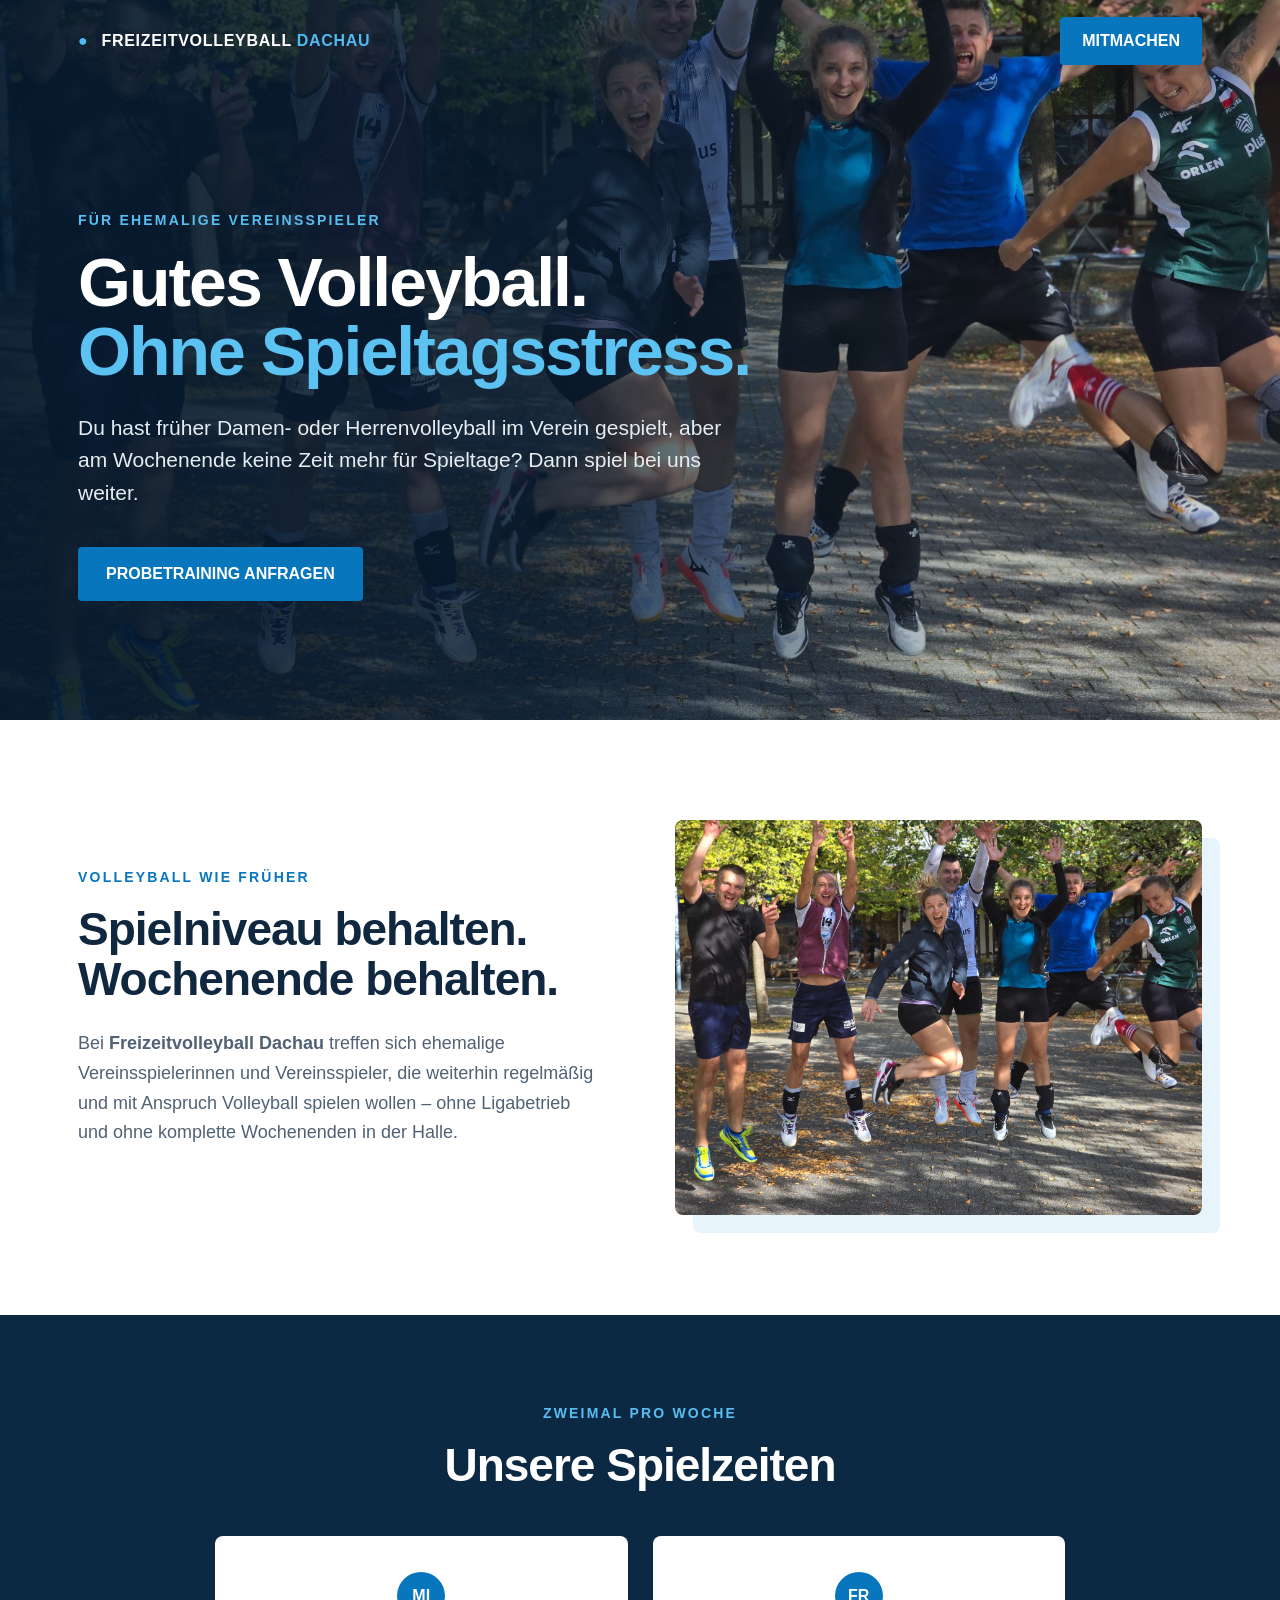
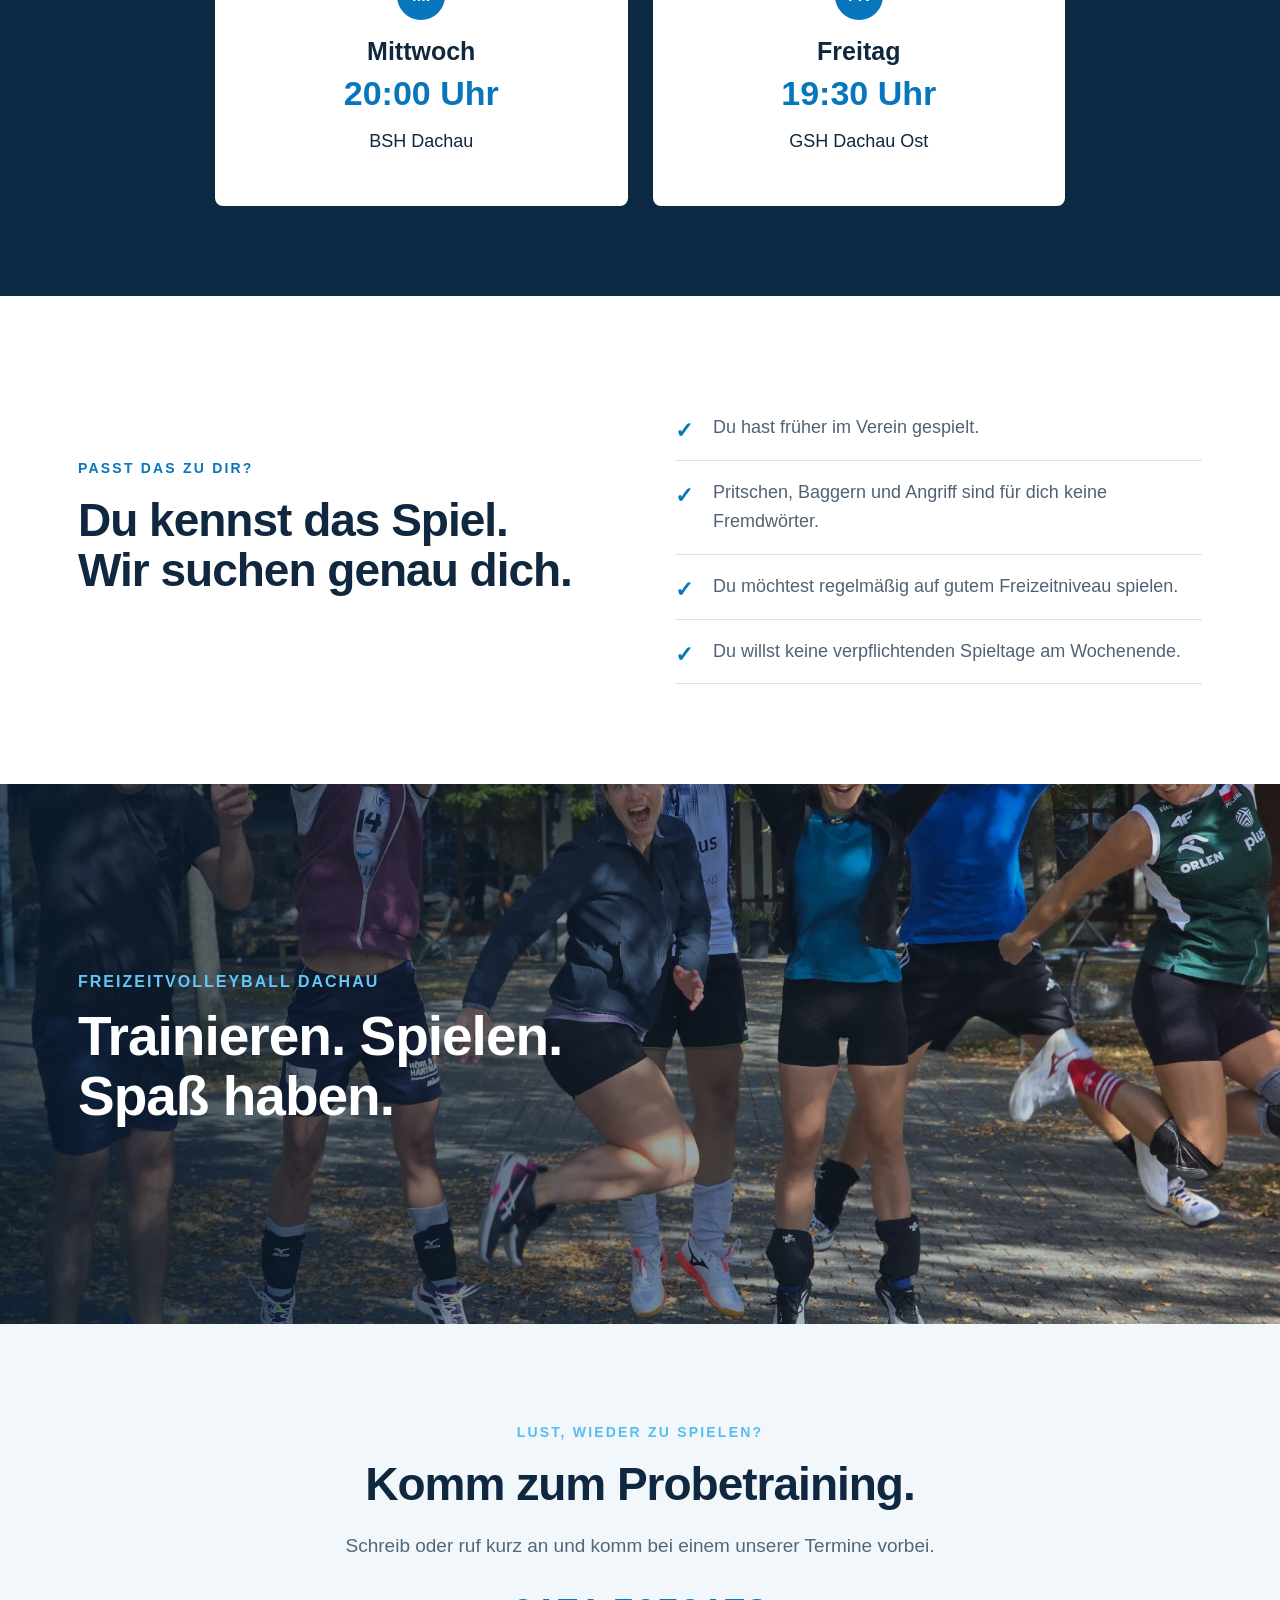
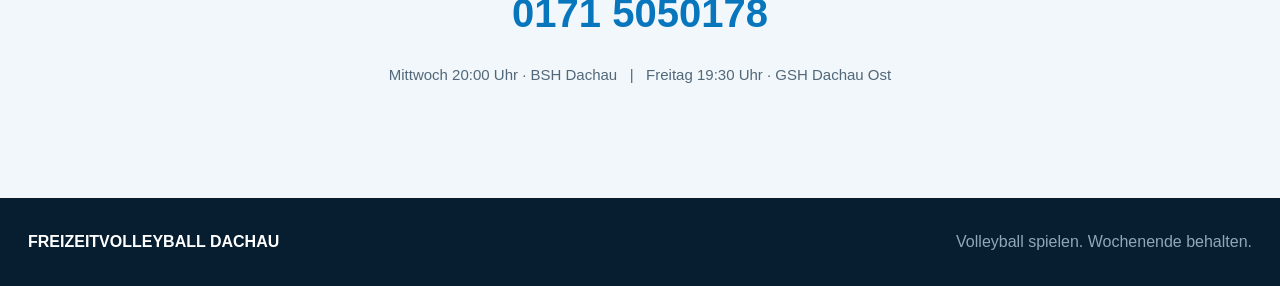
==== index.html @ 18f4921f "Add files via upload Erste Version der Homepag" ====
<!doctype html><html lang="de"><head><meta charset="utf-8"><meta name="viewport" content="width=device-width,initial-scale=1"><title>Freizeitvolleyball Dachau | Ehemalige Vereinsspieler</title><meta name="description" content="Freizeitvolleyball in Dachau für ehemalige Damen- und Herrenspieler. Mittwoch 20:00 Uhr BSH Dachau, Freitag 19:30 Uhr GSH Dachau Ost. Ohne Spieltagsstress."><link rel="stylesheet" href="style.css"></head><body>
<header class="hero"><nav><div class="brand"><span class="ball">●</span> FREIZEITVOLLEYBALL <b>DACHAU</b></div><a href="#kontakt" class="navcta">MITMACHEN</a></nav><div class="hero-content"><div class="eyebrow">FÜR EHEMALIGE VEREINSSPIELER</div><h1>Gutes Volleyball.<br><span>Ohne Spieltagsstress.</span></h1><p>Du hast früher Damen- oder Herrenvolleyball im Verein gespielt, aber am Wochenende keine Zeit mehr für Spieltage? Dann spiel bei uns weiter.</p><a class="cta" href="tel:+491715050178">PROBETRAINING ANFRAGEN</a></div></header>
<main><section class="intro"><div><div class="eyebrow blue">VOLLEYBALL WIE FRÜHER</div><h2>Spielniveau behalten.<br>Wochenende behalten.</h2><p>Bei <strong>Freizeitvolleyball Dachau</strong> treffen sich ehemalige Vereinsspielerinnen und Vereinsspieler, die weiterhin regelmäßig und mit Anspruch Volleyball spielen wollen – ohne Ligabetrieb und ohne komplette Wochenenden in der Halle.</p></div><img src="images/team.jpg" alt="Freizeitvolleyball Dachau – Volleyballgruppe"></section>
<section class="times"><div class="eyebrow">ZWEIMAL PRO WOCHE</div><h2>Unsere Spielzeiten</h2><div class="cards"><article><span>MI</span><h3>Mittwoch</h3><strong>20:00 Uhr</strong><p>BSH Dachau</p></article><article><span>FR</span><h3>Freitag</h3><strong>19:30 Uhr</strong><p>GSH Dachau Ost</p></article></div></section>
<section class="fit"><div><div class="eyebrow blue">PASST DAS ZU DIR?</div><h2>Du kennst das Spiel.<br>Wir suchen genau dich.</h2></div><ul><li>Du hast früher im Verein gespielt.</li><li>Pritschen, Baggern und Angriff sind für dich keine Fremdwörter.</li><li>Du möchtest regelmäßig auf gutem Freizeitniveau spielen.</li><li>Du willst keine verpflichtenden Spieltage am Wochenende.</li></ul></section>
<section class="photo"><img src="images/team.jpg" alt="Spielerinnen und Spieler von Freizeitvolleyball Dachau"><div><p>FREIZEITVOLLEYBALL DACHAU</p><h2>Trainieren. Spielen.<br>Spaß haben.</h2></div></section>
<section id="kontakt" class="contact"><div class="eyebrow">LUST, WIEDER ZU SPIELEN?</div><h2>Komm zum Probetraining.</h2><p>Schreib oder ruf kurz an und komm bei einem unserer Termine vorbei.</p><a class="phone" href="tel:+491715050178">0171 5050178</a><p class="small">Mittwoch 20:00 Uhr · BSH Dachau &nbsp; | &nbsp; Freitag 19:30 Uhr · GSH Dachau Ost</p></section></main>
<footer><strong>FREIZEITVOLLEYBALL DACHAU</strong><span>Volleyball spielen. Wochenende behalten.</span></footer></body></html>
---- style.css ----
*{box-sizing:border-box}html{scroll-behavior:smooth}body{margin:0;font-family:Arial,Helvetica,sans-serif;color:#10283f;background:#fff}nav{height:82px;display:flex;align-items:center;justify-content:space-between;max-width:1180px;margin:auto;padding:0 28px;position:relative;z-index:2}.brand{font-weight:800;letter-spacing:.7px;color:#fff}.brand b{color:#50b9ef}.ball{color:#50b9ef;margin-right:8px}.navcta,.cta{color:#fff;text-decoration:none;background:#0876bd;font-weight:800;padding:15px 22px;border-radius:4px}.hero{min-height:720px;position:relative;background:linear-gradient(90deg,rgba(5,25,45,.94) 0%,rgba(5,25,45,.82) 42%,rgba(5,25,45,.2) 78%),url('images/team.jpg') center/cover}.hero-content{max-width:1180px;margin:0 auto;padding:130px 28px 100px;color:#fff}.eyebrow{font-size:14px;letter-spacing:2.2px;font-weight:800;color:#58bdf0;margin-bottom:20px}.hero h1{font-size:68px;line-height:1.02;margin:0 0 25px;max-width:800px;letter-spacing:-2px}.hero h1 span{color:#5cc2f2}.hero p{font-size:21px;line-height:1.55;max-width:660px;margin-bottom:38px;color:#e5edf3}.cta{display:inline-block;padding:18px 28px}.intro,.fit{max-width:1180px;margin:auto;padding:100px 28px;display:grid;grid-template-columns:1fr 1fr;gap:70px;align-items:center}.intro img{width:100%;border-radius:8px;box-shadow:18px 18px 0 #e7f4fb}.blue{color:#0876bd}h2{font-size:46px;line-height:1.08;margin:0 0 25px;letter-spacing:-1px}.intro p,.fit li{font-size:18px;line-height:1.65;color:#506274}.times{background:#0c2943;color:white;padding:90px 28px;text-align:center}.times h2{margin-bottom:45px}.cards{display:flex;max-width:850px;margin:auto;gap:25px}.cards article{flex:1;background:#fff;color:#10283f;padding:36px;border-radius:8px}.cards article span{display:inline-grid;place-items:center;background:#0876bd;color:#fff;width:48px;height:48px;border-radius:50%;font-weight:bold}.cards h3{font-size:25px;margin:17px 0 8px}.cards strong{font-size:34px;color:#0876bd}.cards p{font-size:18px}.fit ul{list-style:none;padding:0;margin:0}.fit li{padding:17px 0 17px 38px;border-bottom:1px solid #dbe3e9;position:relative}.fit li:before{content:'✓';position:absolute;left:0;color:#0876bd;font-weight:900;font-size:22px}.photo{height:540px;position:relative;overflow:hidden}.photo img{width:100%;height:100%;object-fit:cover}.photo:after{content:'';position:absolute;inset:0;background:linear-gradient(90deg,rgba(5,25,45,.78),rgba(5,25,45,.08))}.photo div{position:absolute;z-index:2;left:max(28px,calc((100% - 1124px)/2));top:50%;transform:translateY(-50%);color:#fff}.photo div p{font-weight:800;letter-spacing:2px;color:#64c6f5}.photo h2{font-size:55px}.contact{text-align:center;padding:100px 28px;background:#f1f7fa}.contact p{font-size:19px;color:#526779}.phone{display:inline-block;font-size:40px;font-weight:900;color:#0876bd;text-decoration:none;margin:15px 0}.contact .small{font-size:15px}footer{background:#071d30;color:#fff;padding:35px 28px;display:flex;justify-content:space-between;gap:20px}footer span{color:#91a7b8}@media(max-width:750px){.hero{min-height:650px;background-position:60% center}.hero h1{font-size:44px}.hero-content{padding-top:100px}.brand{font-size:13px}.navcta{padding:11px 14px;font-size:12px}.intro,.fit{grid-template-columns:1fr;padding:70px 22px;gap:40px}.intro img{order:-1}h2{font-size:36px}.cards{flex-direction:column}.photo{height:450px}.photo h2{font-size:40px}.phone{font-size:32px}footer{flex-direction:column;text-align:center}}
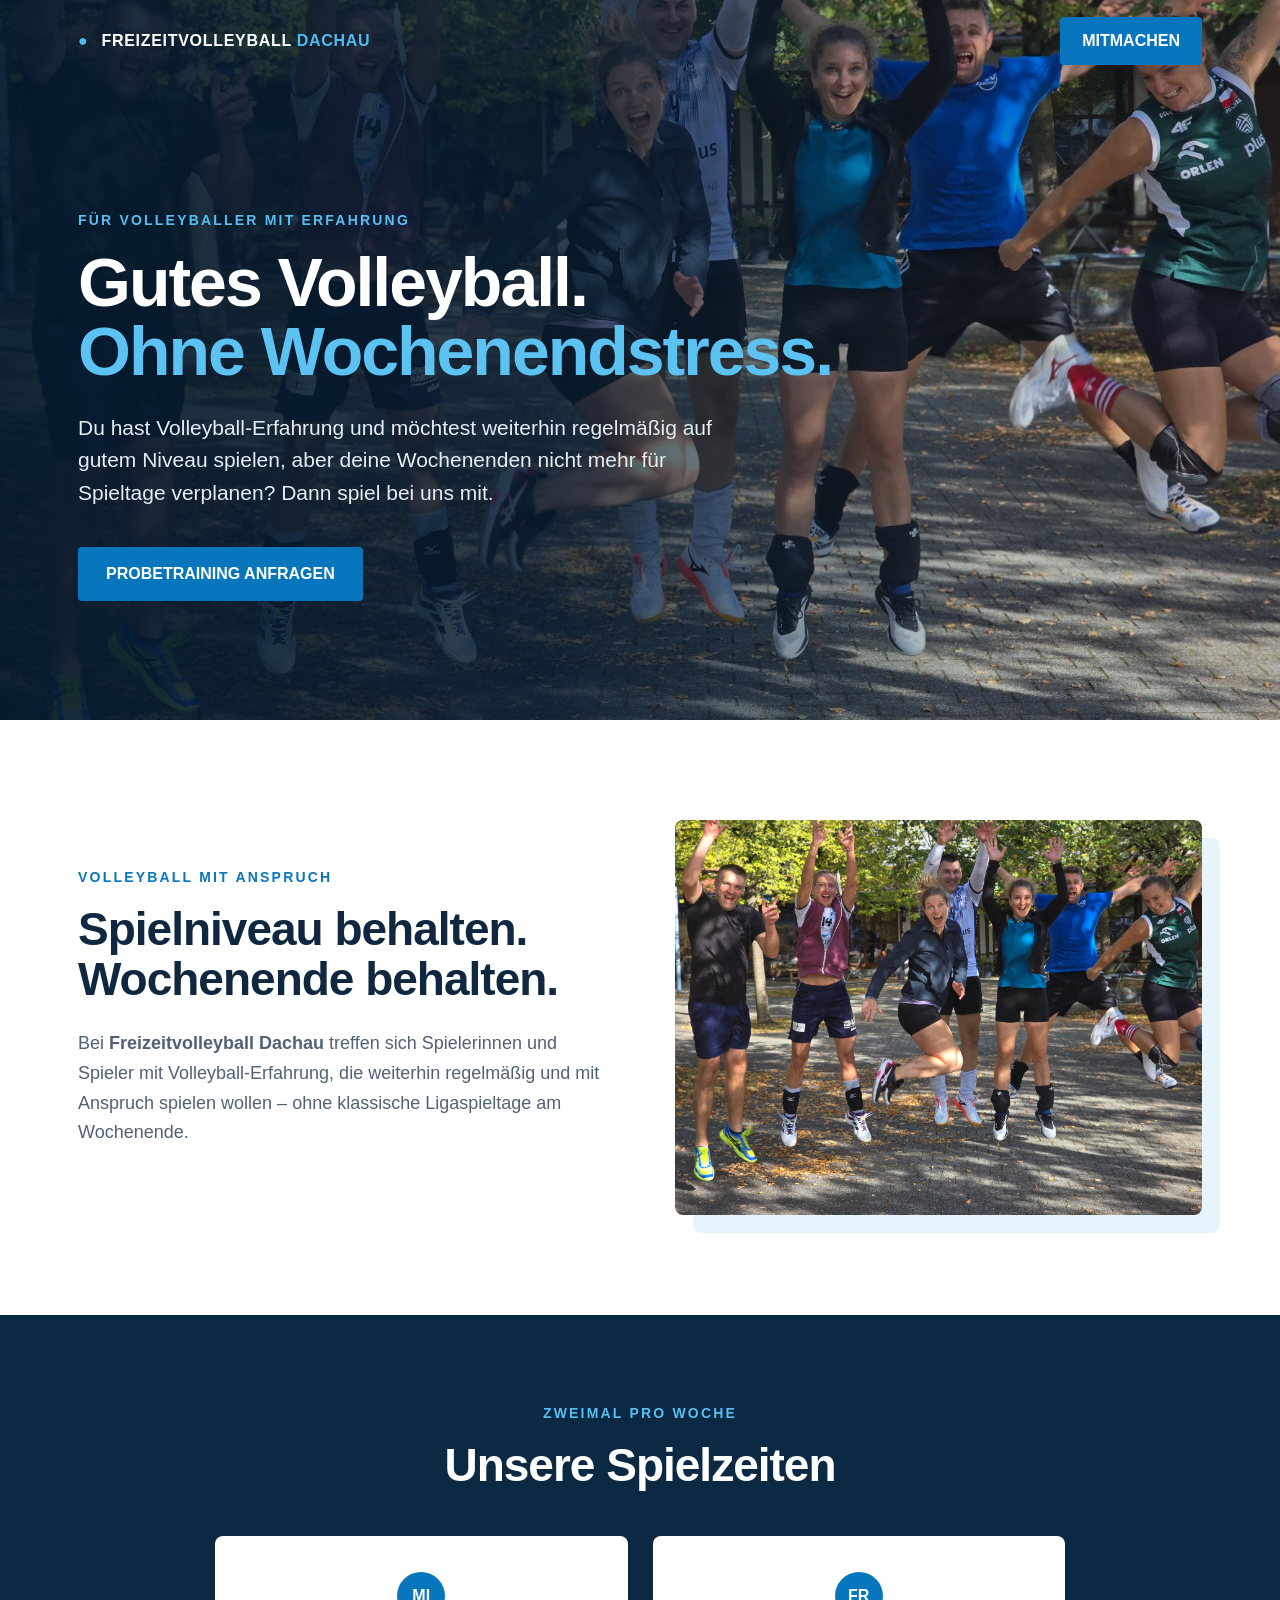
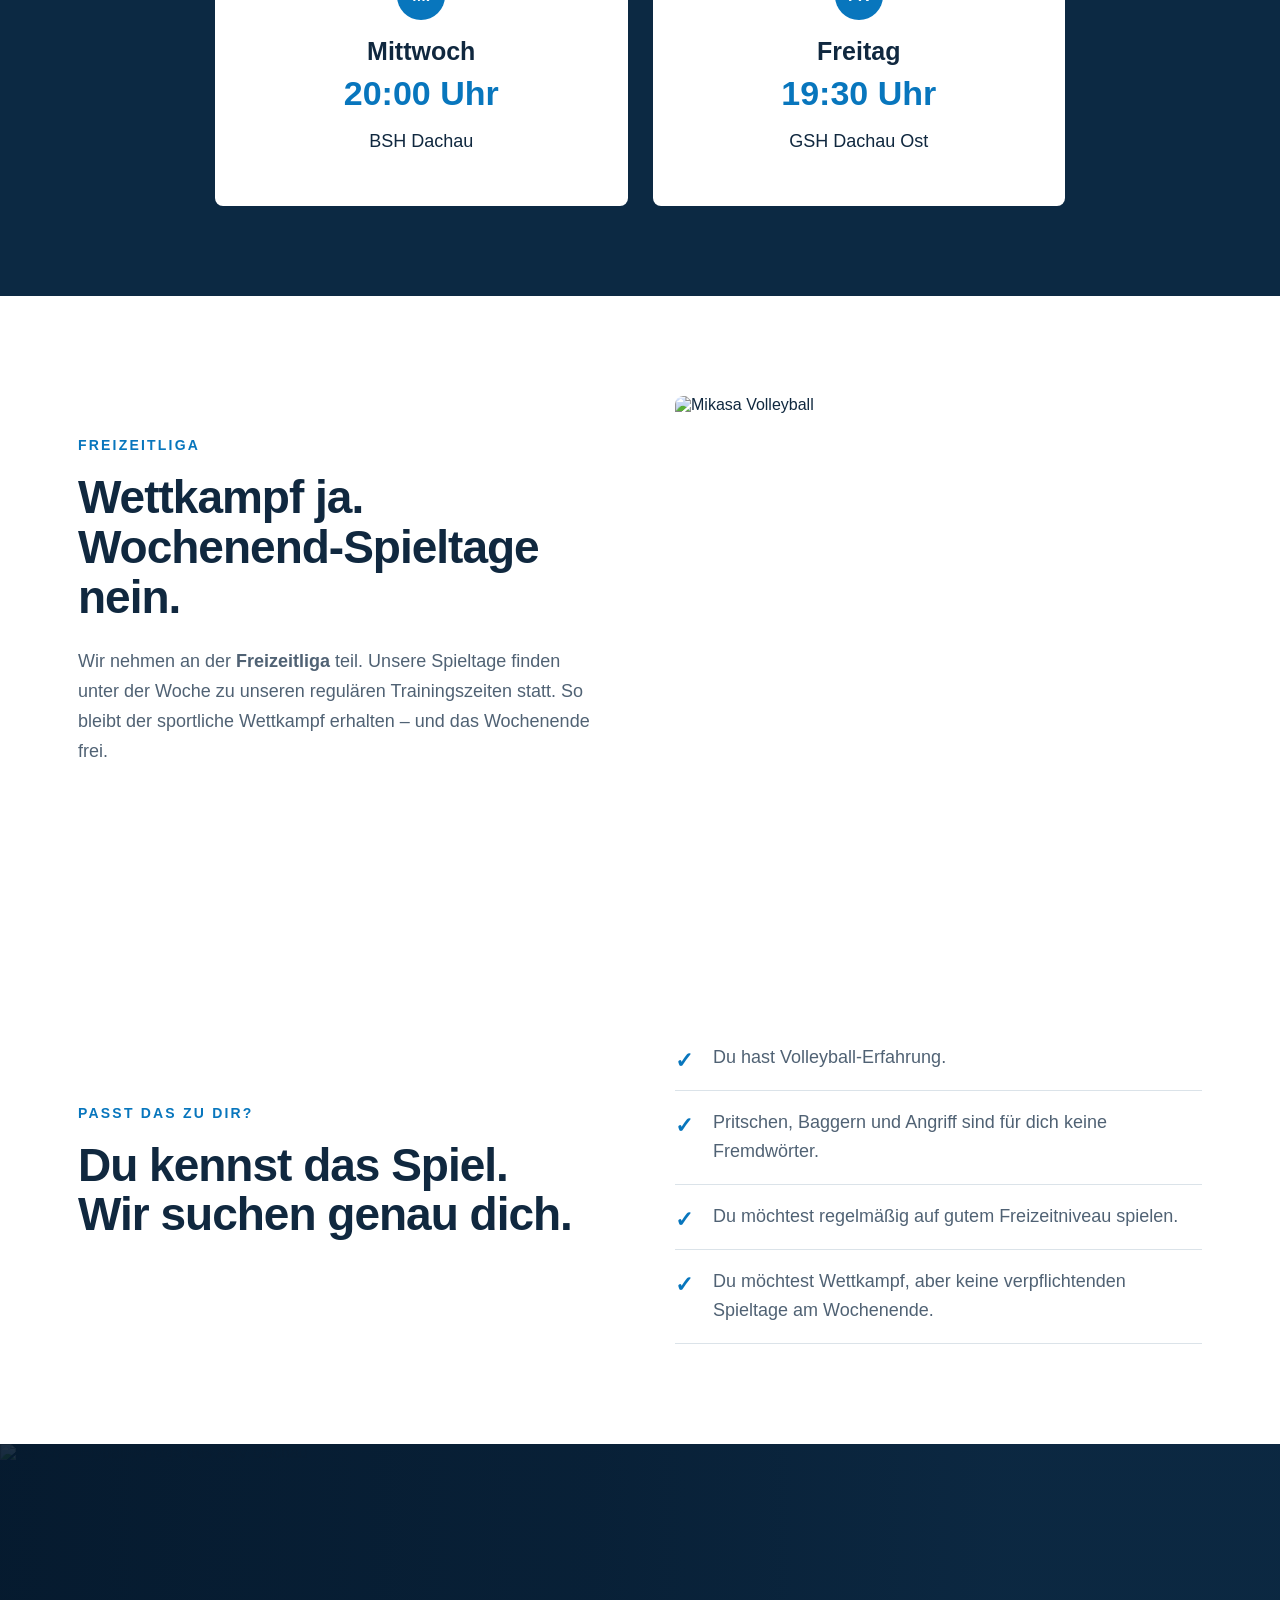
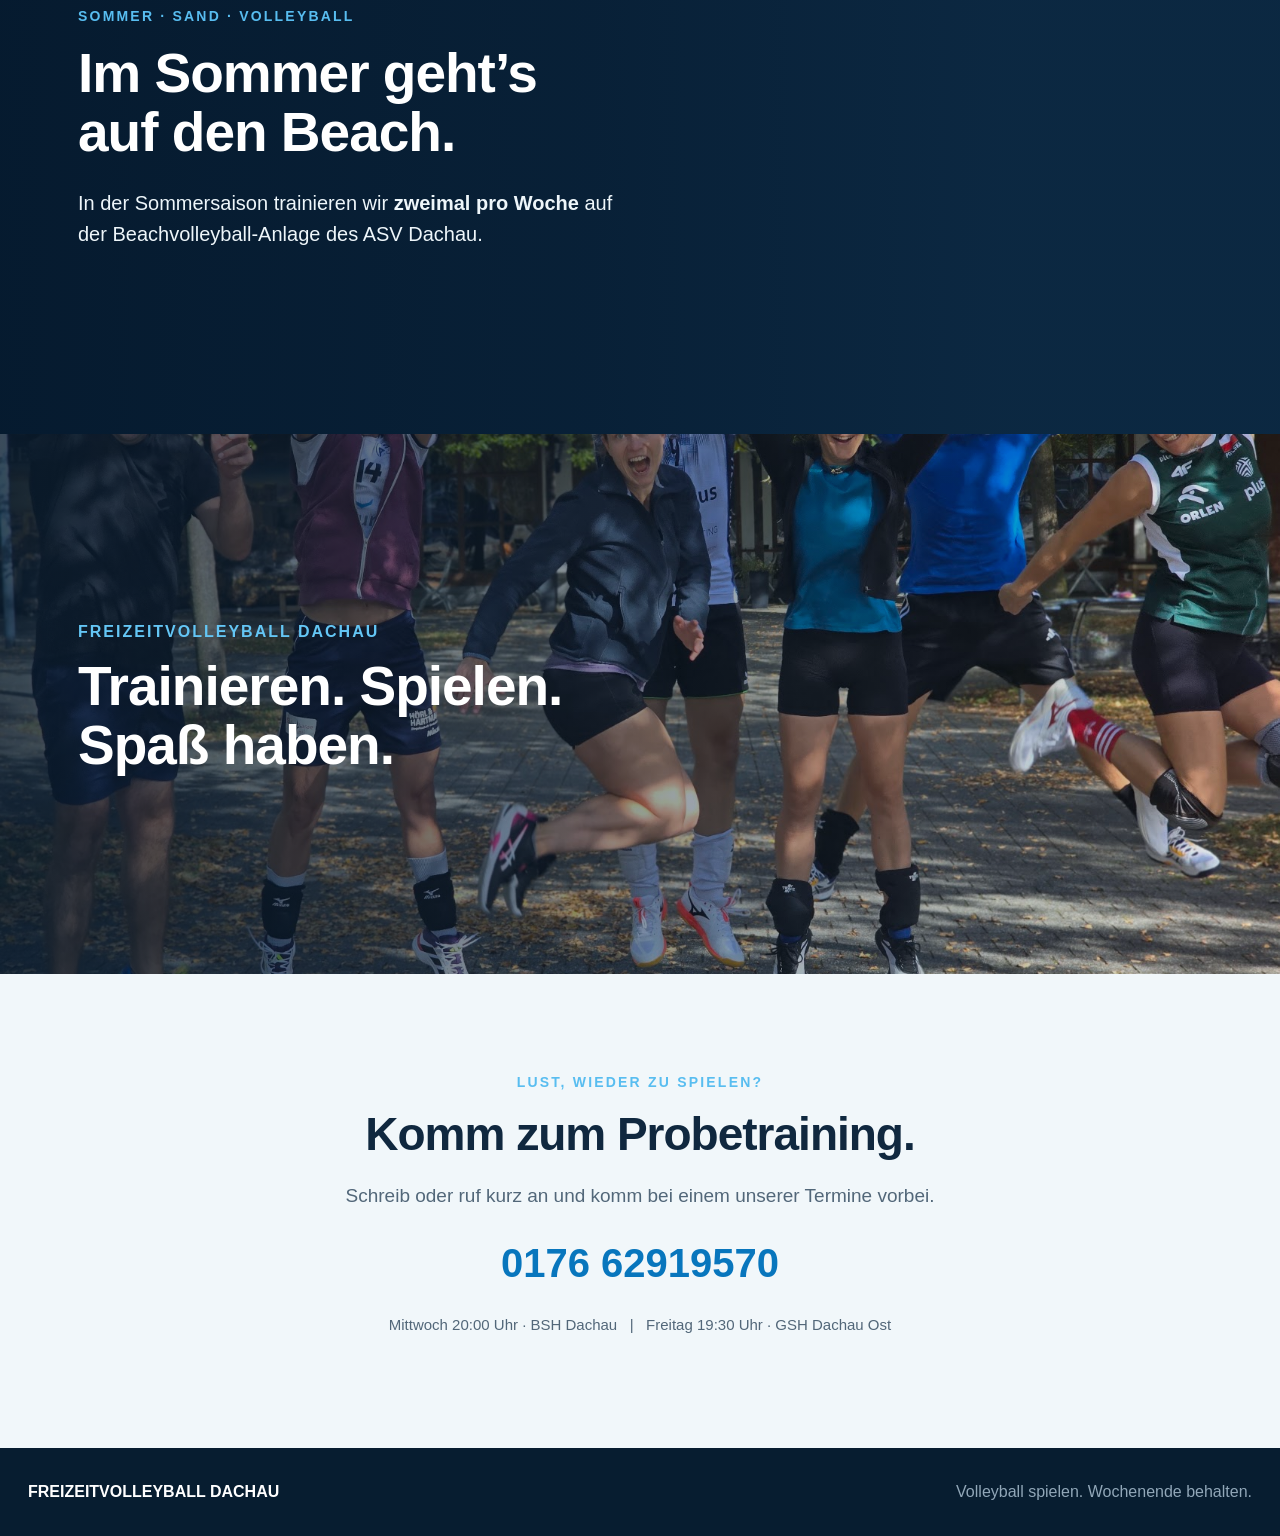
==== commit a2b4a3c0: "Add files via upload version 2" ====
--- a/index.html
+++ b/index.html
@@ -1,8 +1,11 @@
-<!doctype html><html lang="de"><head><meta charset="utf-8"><meta name="viewport" content="width=device-width,initial-scale=1"><title>Freizeitvolleyball Dachau | Ehemalige Vereinsspieler</title><meta name="description" content="Freizeitvolleyball in Dachau für ehemalige Damen- und Herrenspieler. Mittwoch 20:00 Uhr BSH Dachau, Freitag 19:30 Uhr GSH Dachau Ost. Ohne Spieltagsstress."><link rel="stylesheet" href="style.css"></head><body>
-<header class="hero"><nav><div class="brand"><span class="ball">●</span> FREIZEITVOLLEYBALL <b>DACHAU</b></div><a href="#kontakt" class="navcta">MITMACHEN</a></nav><div class="hero-content"><div class="eyebrow">FÜR EHEMALIGE VEREINSSPIELER</div><h1>Gutes Volleyball.<br><span>Ohne Spieltagsstress.</span></h1><p>Du hast früher Damen- oder Herrenvolleyball im Verein gespielt, aber am Wochenende keine Zeit mehr für Spieltage? Dann spiel bei uns weiter.</p><a class="cta" href="tel:+491715050178">PROBETRAINING ANFRAGEN</a></div></header>
-<main><section class="intro"><div><div class="eyebrow blue">VOLLEYBALL WIE FRÜHER</div><h2>Spielniveau behalten.<br>Wochenende behalten.</h2><p>Bei <strong>Freizeitvolleyball Dachau</strong> treffen sich ehemalige Vereinsspielerinnen und Vereinsspieler, die weiterhin regelmäßig und mit Anspruch Volleyball spielen wollen – ohne Ligabetrieb und ohne komplette Wochenenden in der Halle.</p></div><img src="images/team.jpg" alt="Freizeitvolleyball Dachau – Volleyballgruppe"></section>
+<!doctype html><html lang="de"><head><meta charset="utf-8"><meta name="viewport" content="width=device-width,initial-scale=1"><title>Freizeitvolleyball Dachau | Volleyball mit Erfahrung</title><meta name="description" content="Freizeitvolleyball in Dachau für Spielerinnen und Spieler mit Volleyball-Erfahrung. Training Mittwoch 20:00 Uhr BSH Dachau und Freitag 19:30 Uhr GSH Dachau Ost. Freizeitliga unter der Woche und Beachvolleyball im Sommer."><link rel="stylesheet" href="style.css"></head><body>
+<header class="hero"><nav><div class="brand"><span class="ball">●</span> FREIZEITVOLLEYBALL <b>DACHAU</b></div><a href="#kontakt" class="navcta">MITMACHEN</a></nav><div class="hero-content"><div class="eyebrow">FÜR VOLLEYBALLER MIT ERFAHRUNG</div><h1>Gutes Volleyball.<br><span>Ohne Wochenendstress.</span></h1><p>Du hast Volleyball-Erfahrung und möchtest weiterhin regelmäßig auf gutem Niveau spielen, aber deine Wochenenden nicht mehr für Spieltage verplanen? Dann spiel bei uns mit.</p><a class="cta" href="tel:+4917662919570">PROBETRAINING ANFRAGEN</a></div></header>
+<main>
+<section class="intro"><div><div class="eyebrow blue">VOLLEYBALL MIT ANSPRUCH</div><h2>Spielniveau behalten.<br>Wochenende behalten.</h2><p>Bei <strong>Freizeitvolleyball Dachau</strong> treffen sich Spielerinnen und Spieler mit Volleyball-Erfahrung, die weiterhin regelmäßig und mit Anspruch spielen wollen – ohne klassische Ligaspieltage am Wochenende.</p></div><img src="images/team.jpg" alt="Freizeitvolleyball Dachau – Volleyballgruppe"></section>
 <section class="times"><div class="eyebrow">ZWEIMAL PRO WOCHE</div><h2>Unsere Spielzeiten</h2><div class="cards"><article><span>MI</span><h3>Mittwoch</h3><strong>20:00 Uhr</strong><p>BSH Dachau</p></article><article><span>FR</span><h3>Freitag</h3><strong>19:30 Uhr</strong><p>GSH Dachau Ost</p></article></div></section>
-<section class="fit"><div><div class="eyebrow blue">PASST DAS ZU DIR?</div><h2>Du kennst das Spiel.<br>Wir suchen genau dich.</h2></div><ul><li>Du hast früher im Verein gespielt.</li><li>Pritschen, Baggern und Angriff sind für dich keine Fremdwörter.</li><li>Du möchtest regelmäßig auf gutem Freizeitniveau spielen.</li><li>Du willst keine verpflichtenden Spieltage am Wochenende.</li></ul></section>
+<section class="league"><div><div class="eyebrow blue">FREIZEITLIGA</div><h2>Wettkampf ja.<br>Wochenend-Spieltage nein.</h2><p>Wir nehmen an der <strong>Freizeitliga</strong> teil. Unsere Spieltage finden unter der Woche zu unseren regulären Trainingszeiten statt. So bleibt der sportliche Wettkampf erhalten – und das Wochenende frei.</p></div><div class="ball-photo"><img src="images/mikasa.jpg" alt="Mikasa Volleyball"></div></section>
+<section class="fit"><div><div class="eyebrow blue">PASST DAS ZU DIR?</div><h2>Du kennst das Spiel.<br>Wir suchen genau dich.</h2></div><ul><li>Du hast Volleyball-Erfahrung.</li><li>Pritschen, Baggern und Angriff sind für dich keine Fremdwörter.</li><li>Du möchtest regelmäßig auf gutem Freizeitniveau spielen.</li><li>Du möchtest Wettkampf, aber keine verpflichtenden Spieltage am Wochenende.</li></ul></section>
+<section class="summer"><img src="images/beachanlage.jpg" alt="Beachvolleyball-Anlage des ASV Dachau"><div class="summer-overlay"><div class="eyebrow">SOMMER · SAND · VOLLEYBALL</div><h2>Im Sommer geht’s<br>auf den Beach.</h2><p>In der Sommersaison trainieren wir <strong>zweimal pro Woche</strong> auf der Beachvolleyball-Anlage des ASV Dachau.</p></div></section>
 <section class="photo"><img src="images/team.jpg" alt="Spielerinnen und Spieler von Freizeitvolleyball Dachau"><div><p>FREIZEITVOLLEYBALL DACHAU</p><h2>Trainieren. Spielen.<br>Spaß haben.</h2></div></section>
-<section id="kontakt" class="contact"><div class="eyebrow">LUST, WIEDER ZU SPIELEN?</div><h2>Komm zum Probetraining.</h2><p>Schreib oder ruf kurz an und komm bei einem unserer Termine vorbei.</p><a class="phone" href="tel:+491715050178">0171 5050178</a><p class="small">Mittwoch 20:00 Uhr · BSH Dachau &nbsp; | &nbsp; Freitag 19:30 Uhr · GSH Dachau Ost</p></section></main>
-<footer><strong>FREIZEITVOLLEYBALL DACHAU</strong><span>Volleyball spielen. Wochenende behalten.</span></footer></body></html>
+<section id="kontakt" class="contact"><div class="eyebrow">LUST, WIEDER ZU SPIELEN?</div><h2>Komm zum Probetraining.</h2><p>Schreib oder ruf kurz an und komm bei einem unserer Termine vorbei.</p><a class="phone" href="tel:+4917662919570">0176 62919570</a><p class="small">Mittwoch 20:00 Uhr · BSH Dachau &nbsp; | &nbsp; Freitag 19:30 Uhr · GSH Dachau Ost</p></section></main>
+<footer><strong>FREIZEITVOLLEYBALL DACHAU</strong><span>Volleyball spielen. Wochenende behalten.</span></footer></body></html>
--- a/style.css
+++ b/style.css
@@ -1 +1 @@
-*{box-sizing:border-box}html{scroll-behavior:smooth}body{margin:0;font-family:Arial,Helvetica,sans-serif;color:#10283f;background:#fff}nav{height:82px;display:flex;align-items:center;justify-content:space-between;max-width:1180px;margin:auto;padding:0 28px;position:relative;z-index:2}.brand{font-weight:800;letter-spacing:.7px;color:#fff}.brand b{color:#50b9ef}.ball{color:#50b9ef;margin-right:8px}.navcta,.cta{color:#fff;text-decoration:none;background:#0876bd;font-weight:800;padding:15px 22px;border-radius:4px}.hero{min-height:720px;position:relative;background:linear-gradient(90deg,rgba(5,25,45,.94) 0%,rgba(5,25,45,.82) 42%,rgba(5,25,45,.2) 78%),url('images/team.jpg') center/cover}.hero-content{max-width:1180px;margin:0 auto;padding:130px 28px 100px;color:#fff}.eyebrow{font-size:14px;letter-spacing:2.2px;font-weight:800;color:#58bdf0;margin-bottom:20px}.hero h1{font-size:68px;line-height:1.02;margin:0 0 25px;max-width:800px;letter-spacing:-2px}.hero h1 span{color:#5cc2f2}.hero p{font-size:21px;line-height:1.55;max-width:660px;margin-bottom:38px;color:#e5edf3}.cta{display:inline-block;padding:18px 28px}.intro,.fit{max-width:1180px;margin:auto;padding:100px 28px;display:grid;grid-template-columns:1fr 1fr;gap:70px;align-items:center}.intro img{width:100%;border-radius:8px;box-shadow:18px 18px 0 #e7f4fb}.blue{color:#0876bd}h2{font-size:46px;line-height:1.08;margin:0 0 25px;letter-spacing:-1px}.intro p,.fit li{font-size:18px;line-height:1.65;color:#506274}.times{background:#0c2943;color:white;padding:90px 28px;text-align:center}.times h2{margin-bottom:45px}.cards{display:flex;max-width:850px;margin:auto;gap:25px}.cards article{flex:1;background:#fff;color:#10283f;padding:36px;border-radius:8px}.cards article span{display:inline-grid;place-items:center;background:#0876bd;color:#fff;width:48px;height:48px;border-radius:50%;font-weight:bold}.cards h3{font-size:25px;margin:17px 0 8px}.cards strong{font-size:34px;color:#0876bd}.cards p{font-size:18px}.fit ul{list-style:none;padding:0;margin:0}.fit li{padding:17px 0 17px 38px;border-bottom:1px solid #dbe3e9;position:relative}.fit li:before{content:'✓';position:absolute;left:0;color:#0876bd;font-weight:900;font-size:22px}.photo{height:540px;position:relative;overflow:hidden}.photo img{width:100%;height:100%;object-fit:cover}.photo:after{content:'';position:absolute;inset:0;background:linear-gradient(90deg,rgba(5,25,45,.78),rgba(5,25,45,.08))}.photo div{position:absolute;z-index:2;left:max(28px,calc((100% - 1124px)/2));top:50%;transform:translateY(-50%);color:#fff}.photo div p{font-weight:800;letter-spacing:2px;color:#64c6f5}.photo h2{font-size:55px}.contact{text-align:center;padding:100px 28px;background:#f1f7fa}.contact p{font-size:19px;color:#526779}.phone{display:inline-block;font-size:40px;font-weight:900;color:#0876bd;text-decoration:none;margin:15px 0}.contact .small{font-size:15px}footer{background:#071d30;color:#fff;padding:35px 28px;display:flex;justify-content:space-between;gap:20px}footer span{color:#91a7b8}@media(max-width:750px){.hero{min-height:650px;background-position:60% center}.hero h1{font-size:44px}.hero-content{padding-top:100px}.brand{font-size:13px}.navcta{padding:11px 14px;font-size:12px}.intro,.fit{grid-template-columns:1fr;padding:70px 22px;gap:40px}.intro img{order:-1}h2{font-size:36px}.cards{flex-direction:column}.photo{height:450px}.photo h2{font-size:40px}.phone{font-size:32px}footer{flex-direction:column;text-align:center}}
+*{box-sizing:border-box}html{scroll-behavior:smooth}body{margin:0;font-family:Arial,Helvetica,sans-serif;color:#10283f;background:#fff}nav{height:82px;display:flex;align-items:center;justify-content:space-between;max-width:1180px;margin:auto;padding:0 28px;position:relative;z-index:2}.brand{font-weight:800;letter-spacing:.7px;color:#fff}.brand b{color:#50b9ef}.ball{color:#50b9ef;margin-right:8px}.navcta,.cta{color:#fff;text-decoration:none;background:#0876bd;font-weight:800;padding:15px 22px;border-radius:4px}.hero{min-height:720px;position:relative;background:linear-gradient(90deg,rgba(5,25,45,.94) 0%,rgba(5,25,45,.82) 42%,rgba(5,25,45,.2) 78%),url('images/team.jpg') center/cover}.hero-content{max-width:1180px;margin:0 auto;padding:130px 28px 100px;color:#fff}.eyebrow{font-size:14px;letter-spacing:2.2px;font-weight:800;color:#58bdf0;margin-bottom:20px}.hero h1{font-size:68px;line-height:1.02;margin:0 0 25px;max-width:800px;letter-spacing:-2px}.hero h1 span{color:#5cc2f2}.hero p{font-size:21px;line-height:1.55;max-width:660px;margin-bottom:38px;color:#e5edf3}.cta{display:inline-block;padding:18px 28px}.intro,.fit,.league{max-width:1180px;margin:auto;padding:100px 28px;display:grid;grid-template-columns:1fr 1fr;gap:70px;align-items:center}.intro img{width:100%;border-radius:8px;box-shadow:18px 18px 0 #e7f4fb}.blue{color:#0876bd}h2{font-size:46px;line-height:1.08;margin:0 0 25px;letter-spacing:-1px}.intro p,.fit li,.league p{font-size:18px;line-height:1.65;color:#506274}.times{background:#0c2943;color:white;padding:90px 28px;text-align:center}.times h2{margin-bottom:45px}.cards{display:flex;max-width:850px;margin:auto;gap:25px}.cards article{flex:1;background:#fff;color:#10283f;padding:36px;border-radius:8px}.cards article span{display:inline-grid;place-items:center;background:#0876bd;color:#fff;width:48px;height:48px;border-radius:50%;font-weight:bold}.cards h3{font-size:25px;margin:17px 0 8px}.cards strong{font-size:34px;color:#0876bd}.cards p{font-size:18px}.ball-photo{overflow:hidden;border-radius:8px}.ball-photo img{display:block;width:100%;height:430px;object-fit:cover;border-radius:8px}.fit ul{list-style:none;padding:0;margin:0}.fit li{padding:17px 0 17px 38px;border-bottom:1px solid #dbe3e9;position:relative}.fit li:before{content:'✓';position:absolute;left:0;color:#0876bd;font-weight:900;font-size:22px}.summer{height:590px;position:relative;overflow:hidden;background:#0c2943}.summer>img{width:100%;height:100%;object-fit:cover}.summer:after{content:'';position:absolute;inset:0;background:linear-gradient(90deg,rgba(5,25,45,.9),rgba(5,25,45,.55) 46%,rgba(5,25,45,.08) 78%)}.summer-overlay{position:absolute;z-index:2;left:max(28px,calc((100% - 1124px)/2));top:50%;transform:translateY(-50%);color:#fff;max-width:550px}.summer-overlay h2{font-size:55px}.summer-overlay p{font-size:20px;line-height:1.55;color:#eef6fa}.photo{height:540px;position:relative;overflow:hidden}.photo img{width:100%;height:100%;object-fit:cover}.photo:after{content:'';position:absolute;inset:0;background:linear-gradient(90deg,rgba(5,25,45,.78),rgba(5,25,45,.08))}.photo div{position:absolute;z-index:2;left:max(28px,calc((100% - 1124px)/2));top:50%;transform:translateY(-50%);color:#fff}.photo div p{font-weight:800;letter-spacing:2px;color:#64c6f5}.photo h2{font-size:55px}.contact{text-align:center;padding:100px 28px;background:#f1f7fa}.contact p{font-size:19px;color:#526779}.phone{display:inline-block;font-size:40px;font-weight:900;color:#0876bd;text-decoration:none;margin:15px 0}.contact .small{font-size:15px}footer{background:#071d30;color:#fff;padding:35px 28px;display:flex;justify-content:space-between;gap:20px}footer span{color:#91a7b8}@media(max-width:750px){.hero{min-height:650px;background-position:60% center}.hero h1{font-size:44px}.hero-content{padding-top:100px}.brand{font-size:13px}.navcta{padding:11px 14px;font-size:12px}.intro,.fit,.league{grid-template-columns:1fr;padding:70px 22px;gap:40px}.intro img,.league .ball-photo{order:-1}h2{font-size:36px}.cards{flex-direction:column}.ball-photo img{height:330px}.summer{height:540px}.summer-overlay{left:22px;right:22px}.summer-overlay h2{font-size:40px}.summer-overlay p{font-size:17px}.photo{height:450px}.photo h2{font-size:40px}.phone{font-size:32px}footer{flex-direction:column;text-align:center}}
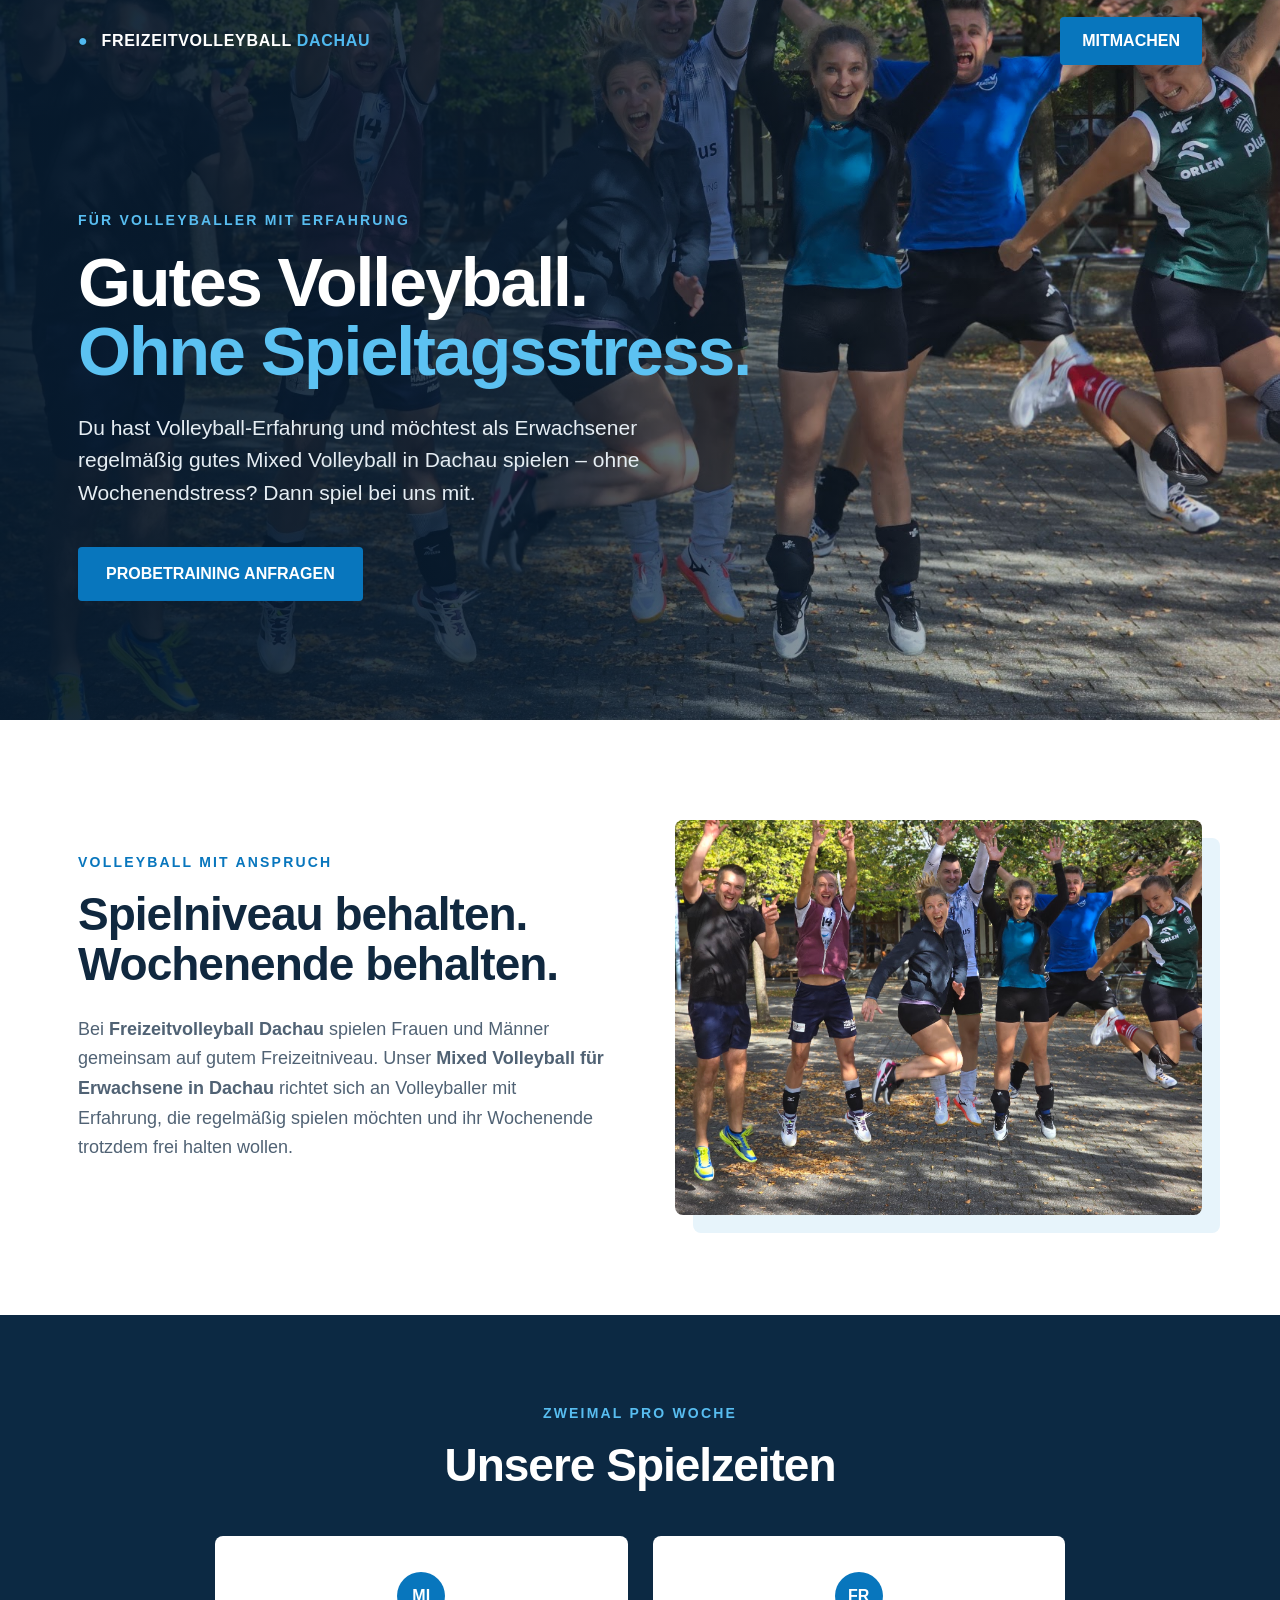
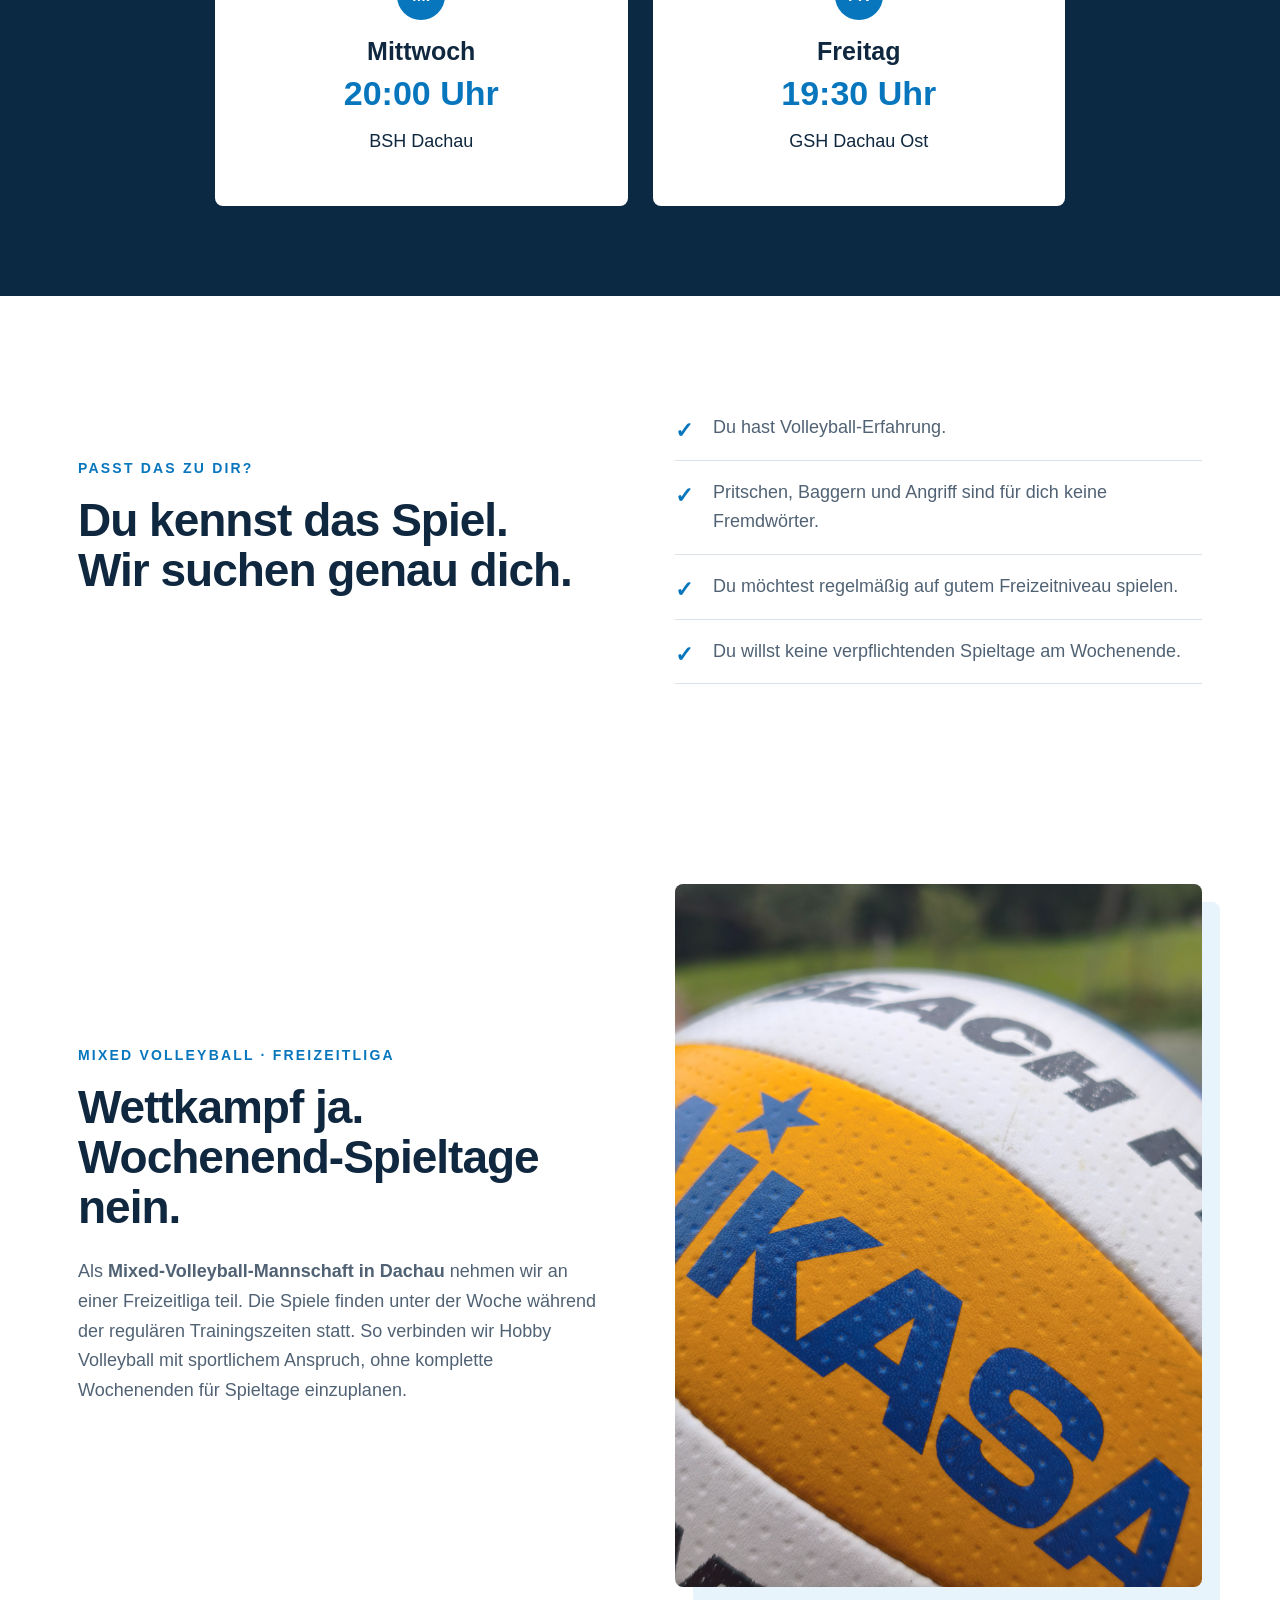
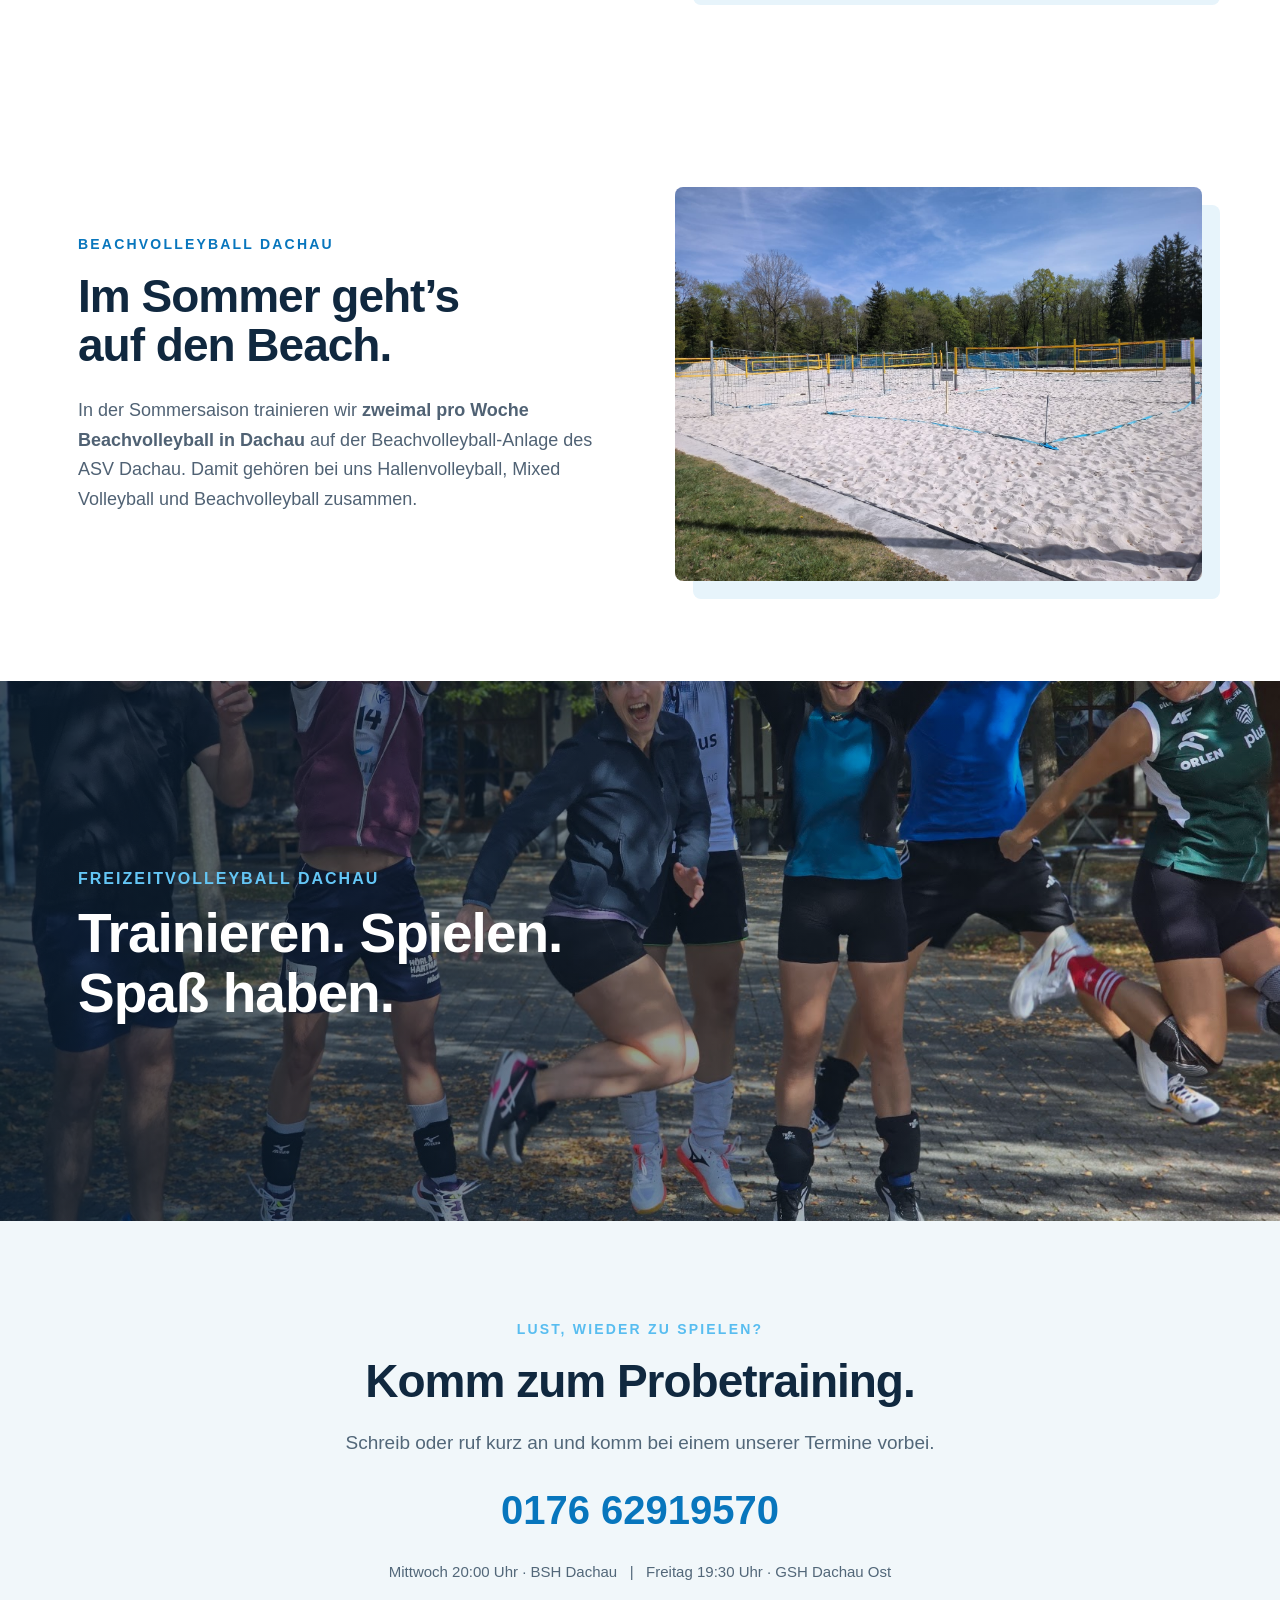
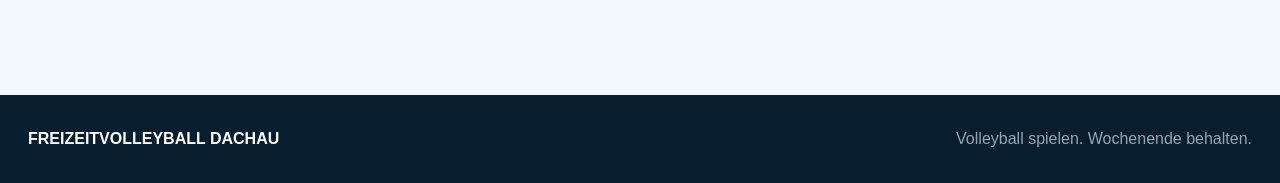
==== commit d7b0c58d: "Add files via upload" ====
--- a/index.html
+++ b/index.html
@@ -1,11 +1,10 @@
-<!doctype html><html lang="de"><head><meta charset="utf-8"><meta name="viewport" content="width=device-width,initial-scale=1"><title>Freizeitvolleyball Dachau | Volleyball mit Erfahrung</title><meta name="description" content="Freizeitvolleyball in Dachau für Spielerinnen und Spieler mit Volleyball-Erfahrung. Training Mittwoch 20:00 Uhr BSH Dachau und Freitag 19:30 Uhr GSH Dachau Ost. Freizeitliga unter der Woche und Beachvolleyball im Sommer."><link rel="stylesheet" href="style.css"></head><body>
-<header class="hero"><nav><div class="brand"><span class="ball">●</span> FREIZEITVOLLEYBALL <b>DACHAU</b></div><a href="#kontakt" class="navcta">MITMACHEN</a></nav><div class="hero-content"><div class="eyebrow">FÜR VOLLEYBALLER MIT ERFAHRUNG</div><h1>Gutes Volleyball.<br><span>Ohne Wochenendstress.</span></h1><p>Du hast Volleyball-Erfahrung und möchtest weiterhin regelmäßig auf gutem Niveau spielen, aber deine Wochenenden nicht mehr für Spieltage verplanen? Dann spiel bei uns mit.</p><a class="cta" href="tel:+4917662919570">PROBETRAINING ANFRAGEN</a></div></header>
-<main>
-<section class="intro"><div><div class="eyebrow blue">VOLLEYBALL MIT ANSPRUCH</div><h2>Spielniveau behalten.<br>Wochenende behalten.</h2><p>Bei <strong>Freizeitvolleyball Dachau</strong> treffen sich Spielerinnen und Spieler mit Volleyball-Erfahrung, die weiterhin regelmäßig und mit Anspruch spielen wollen – ohne klassische Ligaspieltage am Wochenende.</p></div><img src="images/team.jpg" alt="Freizeitvolleyball Dachau – Volleyballgruppe"></section>
+<!doctype html><html lang="de"><head><meta charset="utf-8"><meta name="viewport" content="width=device-width,initial-scale=1"><title>Freizeitvolleyball Dachau | Mixed Volleyball & Beachvolleyball</title><meta name="description" content="Freizeitvolleyball in Dachau für Erwachsene mit Volleyball-Erfahrung: Mixed Volleyball, Hobby Volleyball, Freizeitliga und Beachvolleyball. Training mittwochs und freitags."><link rel="stylesheet" href="style.css"></head><body>
+<header class="hero"><nav><div class="brand"><span class="ball">●</span> FREIZEITVOLLEYBALL <b>DACHAU</b></div><a href="#kontakt" class="navcta">MITMACHEN</a></nav><div class="hero-content"><div class="eyebrow">FÜR VOLLEYBALLER MIT ERFAHRUNG</div><h1>Gutes Volleyball.<br><span>Ohne Spieltagsstress.</span></h1><p>Du hast Volleyball-Erfahrung und möchtest als Erwachsener regelmäßig gutes Mixed Volleyball in Dachau spielen – ohne Wochenendstress? Dann spiel bei uns mit.</p><a class="cta" href="tel:+4917662919570">PROBETRAINING ANFRAGEN</a></div></header>
+<main><section class="intro"><div><div class="eyebrow blue">VOLLEYBALL MIT ANSPRUCH</div><h2>Spielniveau behalten.<br>Wochenende behalten.</h2><p>Bei <strong>Freizeitvolleyball Dachau</strong> spielen Frauen und Männer gemeinsam auf gutem Freizeitniveau. Unser <strong>Mixed Volleyball für Erwachsene in Dachau</strong> richtet sich an Volleyballer mit Erfahrung, die regelmäßig spielen möchten und ihr Wochenende trotzdem frei halten wollen.</p></div><img src="images/team.jpg" alt="Freizeitvolleyball Dachau – Volleyballgruppe"></section>
 <section class="times"><div class="eyebrow">ZWEIMAL PRO WOCHE</div><h2>Unsere Spielzeiten</h2><div class="cards"><article><span>MI</span><h3>Mittwoch</h3><strong>20:00 Uhr</strong><p>BSH Dachau</p></article><article><span>FR</span><h3>Freitag</h3><strong>19:30 Uhr</strong><p>GSH Dachau Ost</p></article></div></section>
-<section class="league"><div><div class="eyebrow blue">FREIZEITLIGA</div><h2>Wettkampf ja.<br>Wochenend-Spieltage nein.</h2><p>Wir nehmen an der <strong>Freizeitliga</strong> teil. Unsere Spieltage finden unter der Woche zu unseren regulären Trainingszeiten statt. So bleibt der sportliche Wettkampf erhalten – und das Wochenende frei.</p></div><div class="ball-photo"><img src="images/mikasa.jpg" alt="Mikasa Volleyball"></div></section>
-<section class="fit"><div><div class="eyebrow blue">PASST DAS ZU DIR?</div><h2>Du kennst das Spiel.<br>Wir suchen genau dich.</h2></div><ul><li>Du hast Volleyball-Erfahrung.</li><li>Pritschen, Baggern und Angriff sind für dich keine Fremdwörter.</li><li>Du möchtest regelmäßig auf gutem Freizeitniveau spielen.</li><li>Du möchtest Wettkampf, aber keine verpflichtenden Spieltage am Wochenende.</li></ul></section>
-<section class="summer"><img src="images/beachanlage.jpg" alt="Beachvolleyball-Anlage des ASV Dachau"><div class="summer-overlay"><div class="eyebrow">SOMMER · SAND · VOLLEYBALL</div><h2>Im Sommer geht’s<br>auf den Beach.</h2><p>In der Sommersaison trainieren wir <strong>zweimal pro Woche</strong> auf der Beachvolleyball-Anlage des ASV Dachau.</p></div></section>
+<section class="fit"><div><div class="eyebrow blue">PASST DAS ZU DIR?</div><h2>Du kennst das Spiel.<br>Wir suchen genau dich.</h2></div><ul><li>Du hast Volleyball-Erfahrung.</li><li>Pritschen, Baggern und Angriff sind für dich keine Fremdwörter.</li><li>Du möchtest regelmäßig auf gutem Freizeitniveau spielen.</li><li>Du willst keine verpflichtenden Spieltage am Wochenende.</li></ul></section>
+<section class="intro"><div><div class="eyebrow blue">MIXED VOLLEYBALL · FREIZEITLIGA</div><h2>Wettkampf ja.<br>Wochenend-Spieltage nein.</h2><p>Als <strong>Mixed-Volleyball-Mannschaft in Dachau</strong> nehmen wir an einer Freizeitliga teil. Die Spiele finden unter der Woche während der regulären Trainingszeiten statt. So verbinden wir Hobby Volleyball mit sportlichem Anspruch, ohne komplette Wochenenden für Spieltage einzuplanen.</p></div><img src="images/mikasa.jpg" alt="Mixed Volleyball und Freizeitliga in Dachau"></section>
+<section class="intro"><div><div class="eyebrow blue">BEACHVOLLEYBALL DACHAU</div><h2>Im Sommer geht’s<br>auf den Beach.</h2><p>In der Sommersaison trainieren wir <strong>zweimal pro Woche Beachvolleyball in Dachau</strong> auf der Beachvolleyball-Anlage des ASV Dachau. Damit gehören bei uns Hallenvolleyball, Mixed Volleyball und Beachvolleyball zusammen.</p></div><img src="images/beachanlage.jpg" alt="Beachvolleyball in Dachau – Beachvolleyball-Anlage"></section>
 <section class="photo"><img src="images/team.jpg" alt="Spielerinnen und Spieler von Freizeitvolleyball Dachau"><div><p>FREIZEITVOLLEYBALL DACHAU</p><h2>Trainieren. Spielen.<br>Spaß haben.</h2></div></section>
 <section id="kontakt" class="contact"><div class="eyebrow">LUST, WIEDER ZU SPIELEN?</div><h2>Komm zum Probetraining.</h2><p>Schreib oder ruf kurz an und komm bei einem unserer Termine vorbei.</p><a class="phone" href="tel:+4917662919570">0176 62919570</a><p class="small">Mittwoch 20:00 Uhr · BSH Dachau &nbsp; | &nbsp; Freitag 19:30 Uhr · GSH Dachau Ost</p></section></main>
-<footer><strong>FREIZEITVOLLEYBALL DACHAU</strong><span>Volleyball spielen. Wochenende behalten.</span></footer></body></html>+<footer><strong>FREIZEITVOLLEYBALL DACHAU</strong><span>Volleyball spielen. Wochenende behalten.</span></footer></body></html>
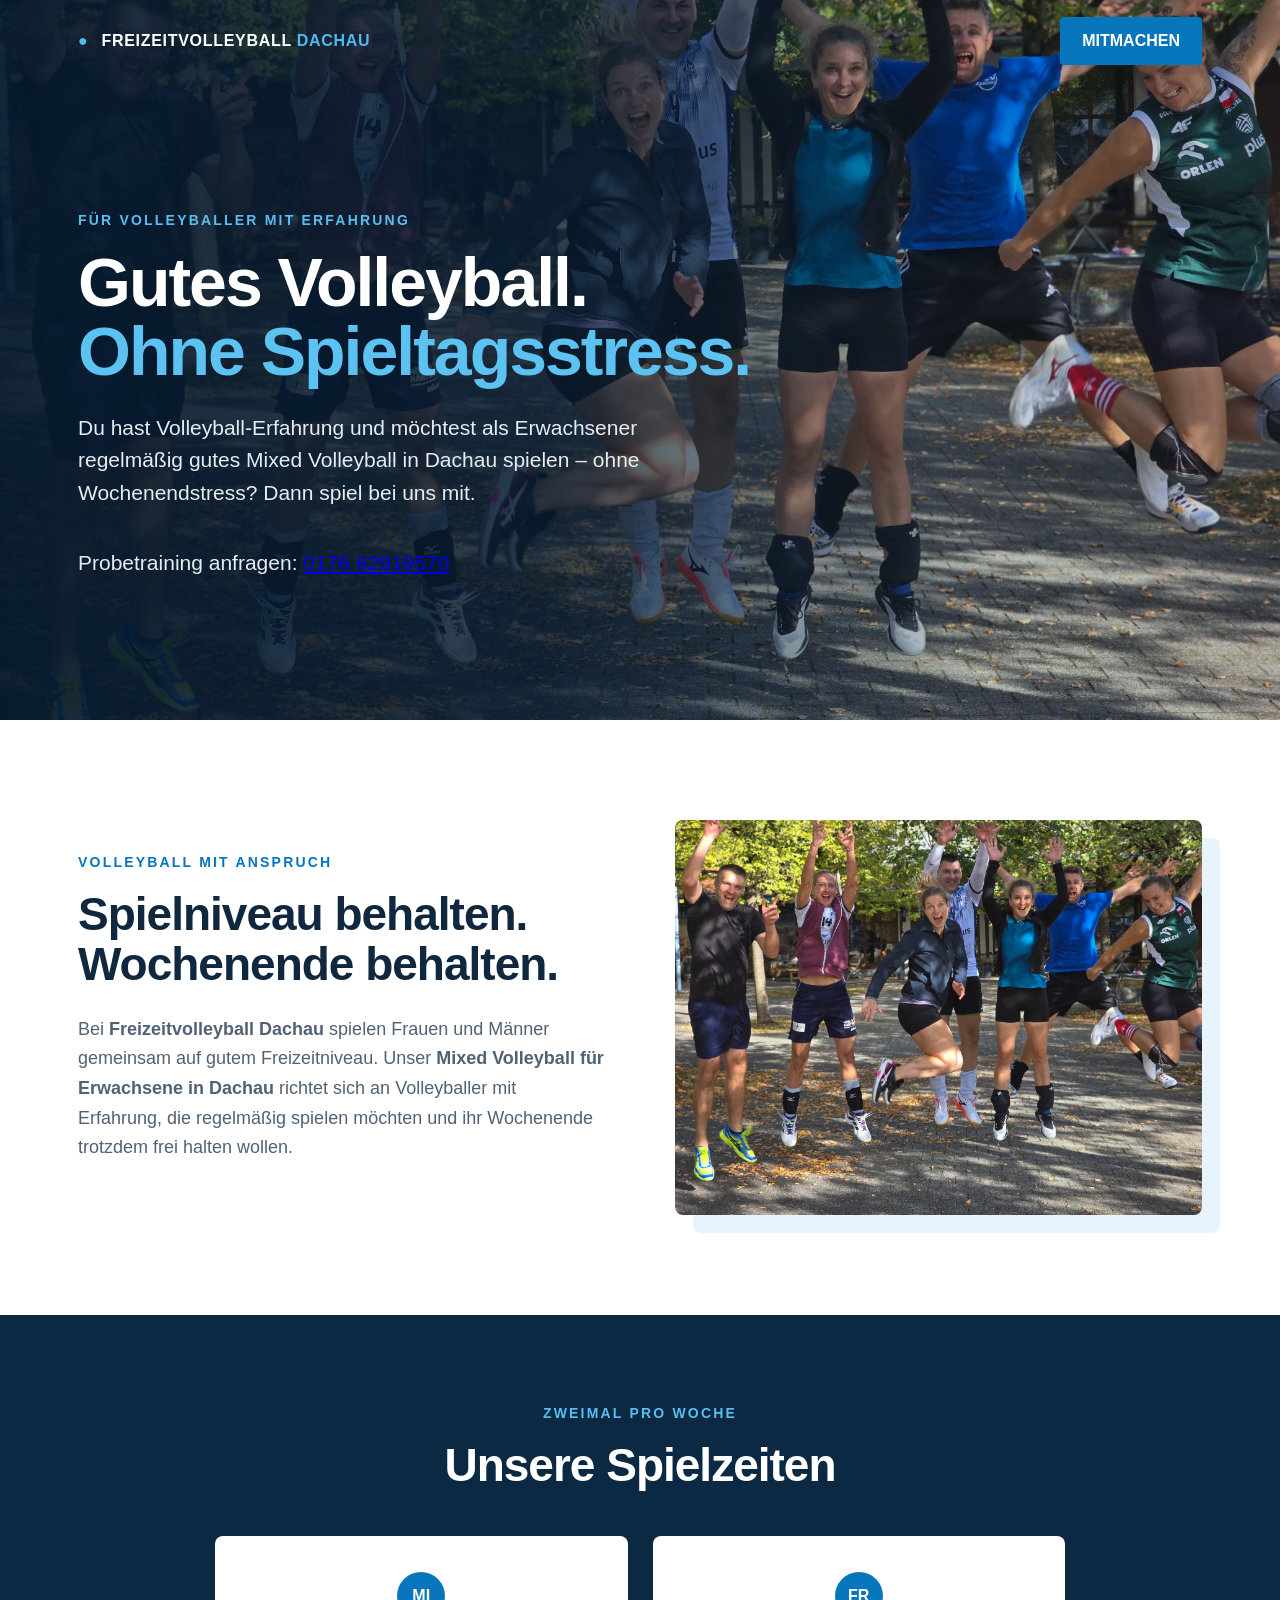
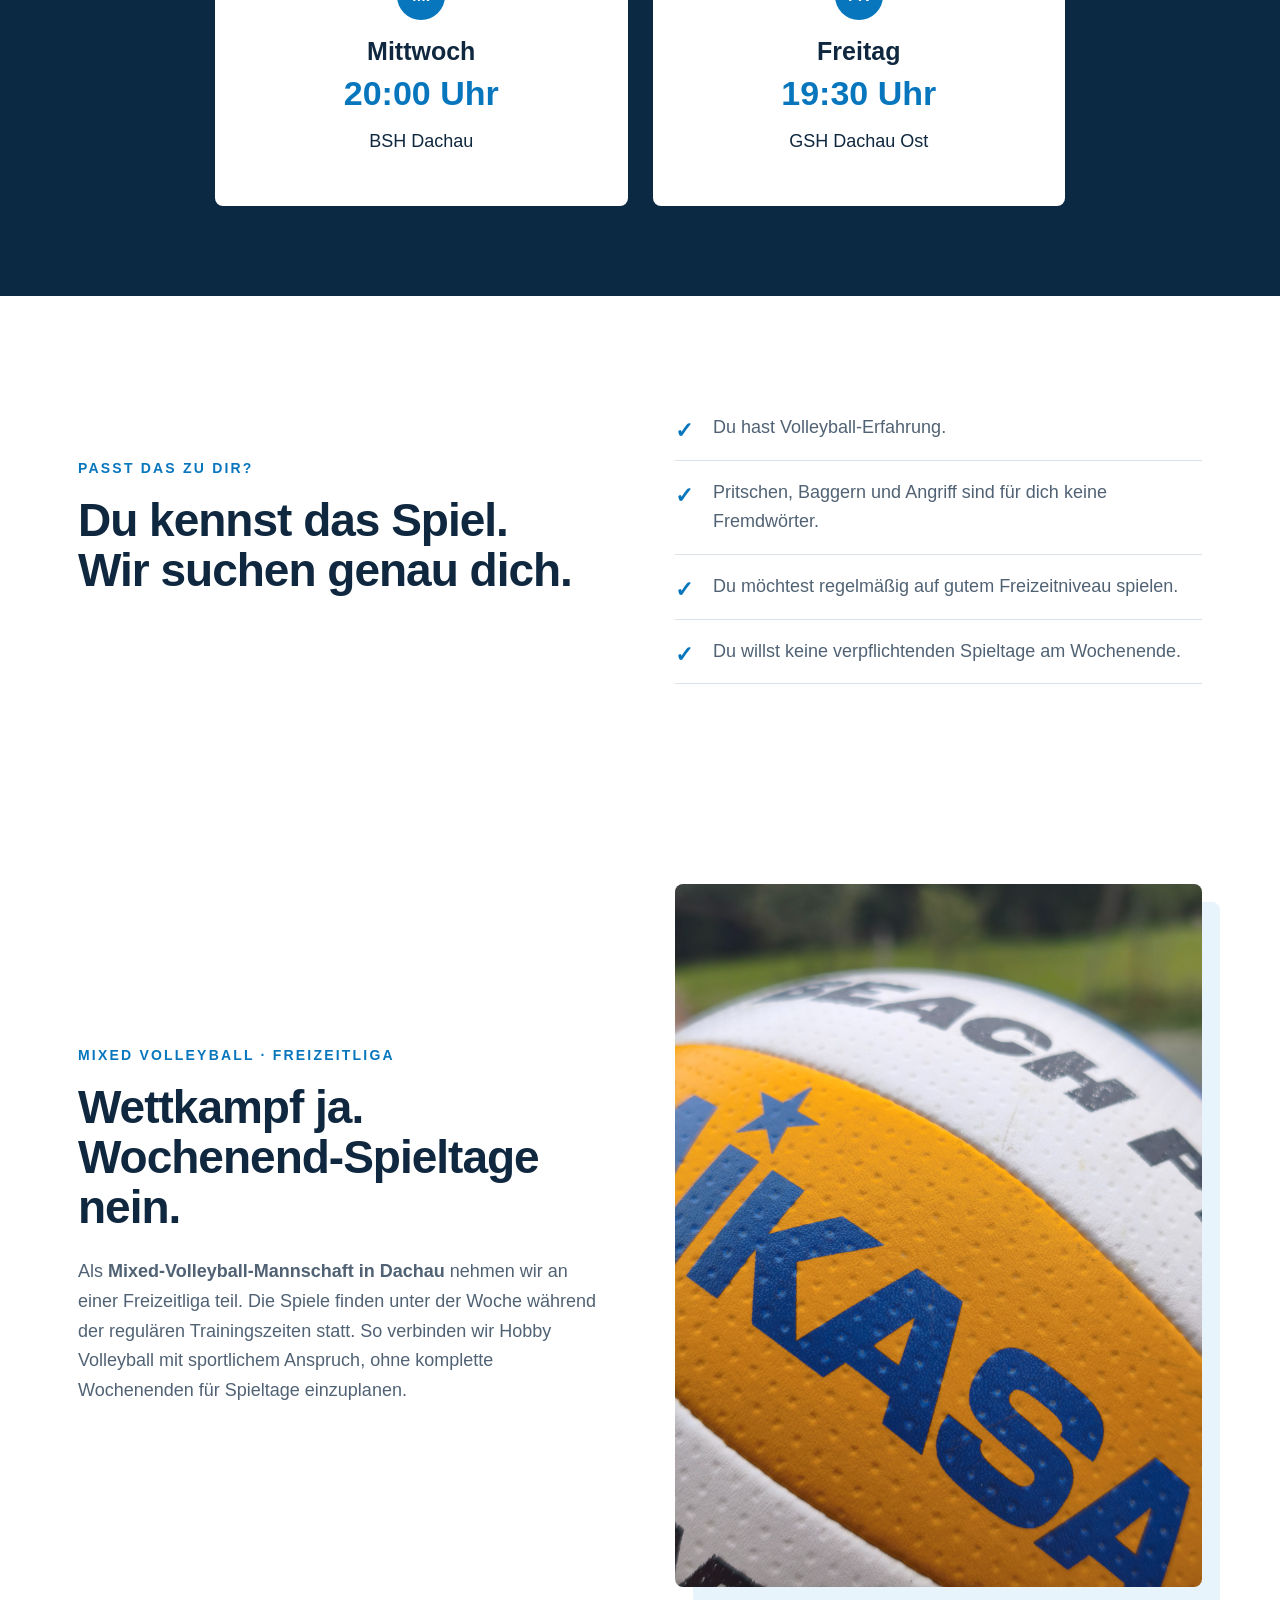
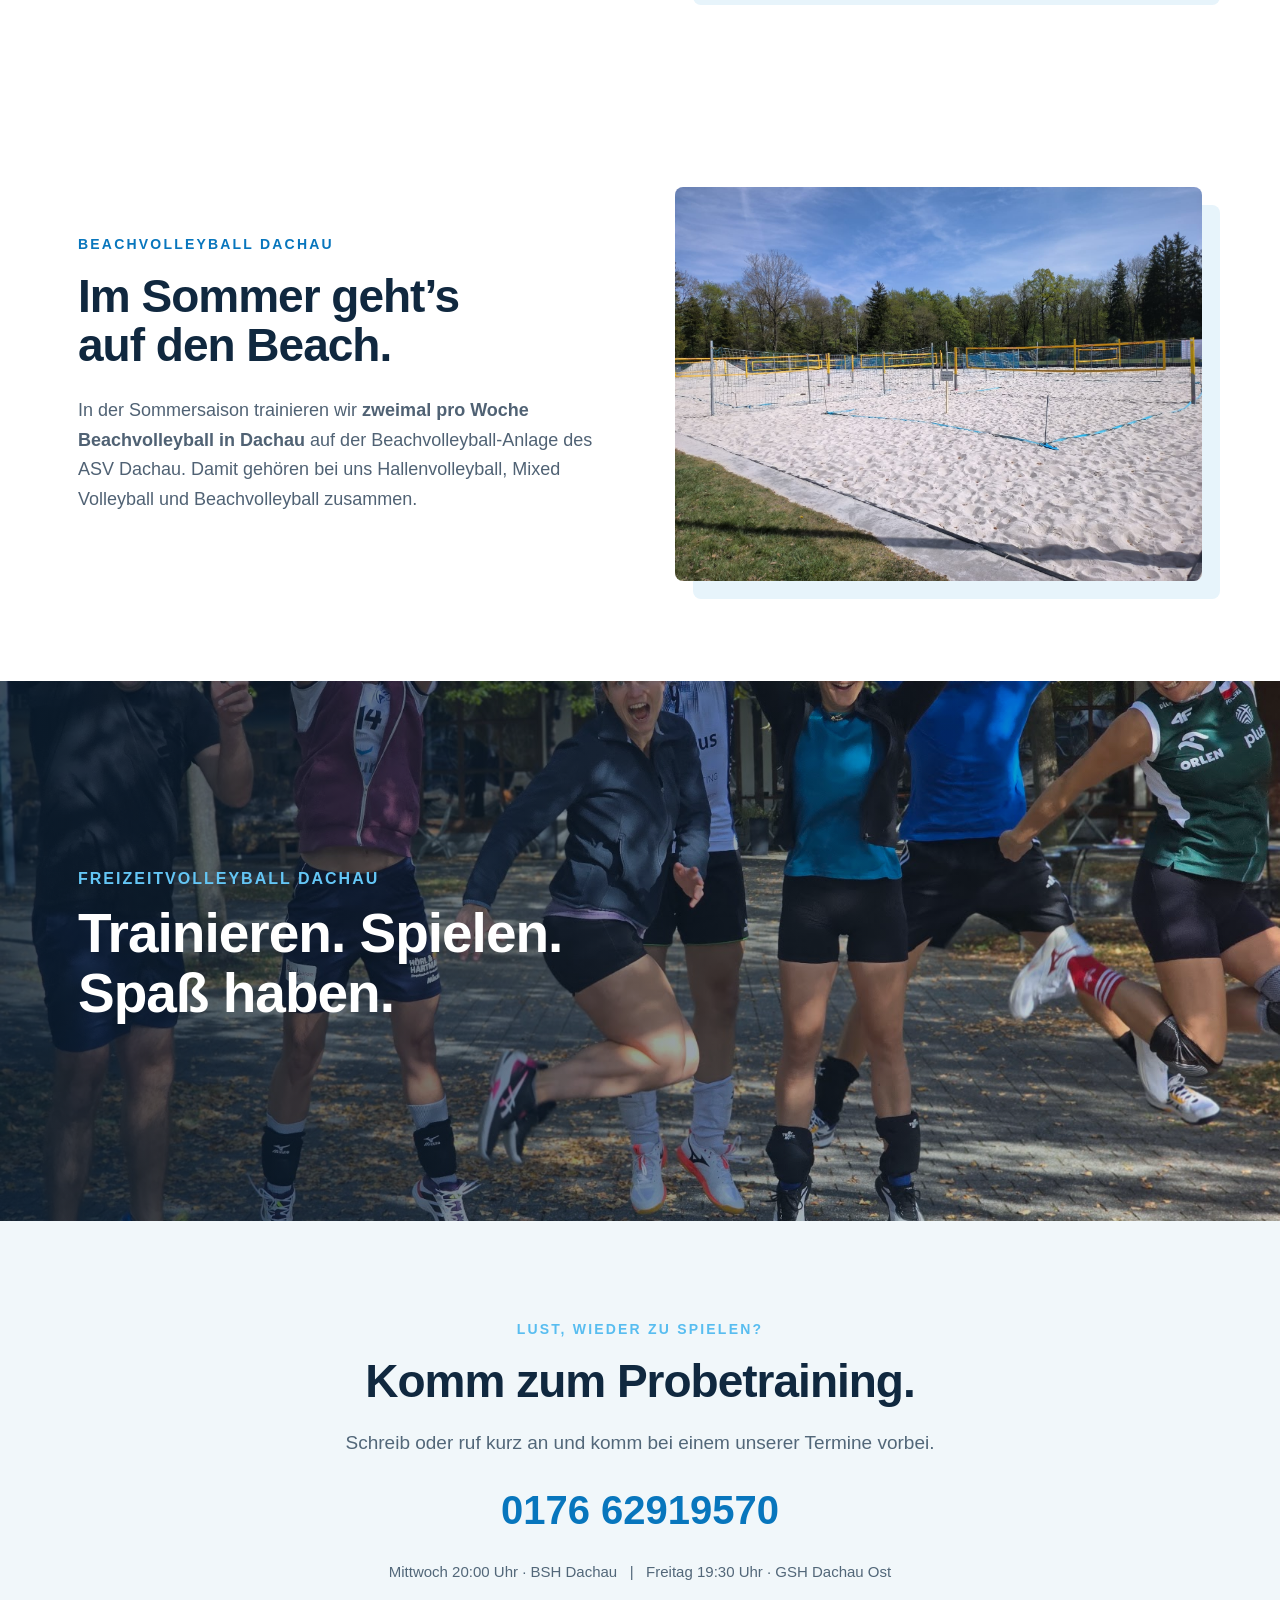
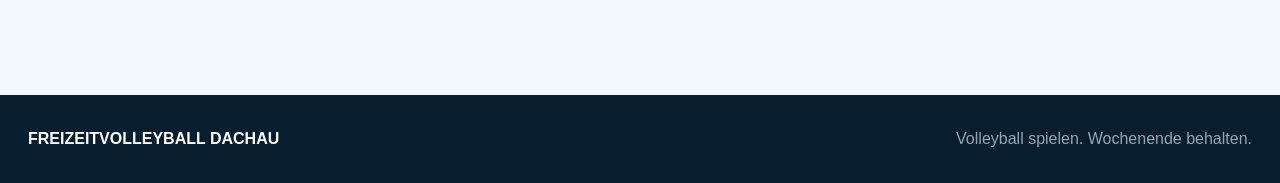
==== commit f358d006: "Add files via upload" ====
--- a/index.html
+++ b/index.html
@@ -1,5 +1,5 @@
 <!doctype html><html lang="de"><head><meta charset="utf-8"><meta name="viewport" content="width=device-width,initial-scale=1"><title>Freizeitvolleyball Dachau | Mixed Volleyball & Beachvolleyball</title><meta name="description" content="Freizeitvolleyball in Dachau für Erwachsene mit Volleyball-Erfahrung: Mixed Volleyball, Hobby Volleyball, Freizeitliga und Beachvolleyball. Training mittwochs und freitags."><link rel="stylesheet" href="style.css"></head><body>
-<header class="hero"><nav><div class="brand"><span class="ball">●</span> FREIZEITVOLLEYBALL <b>DACHAU</b></div><a href="#kontakt" class="navcta">MITMACHEN</a></nav><div class="hero-content"><div class="eyebrow">FÜR VOLLEYBALLER MIT ERFAHRUNG</div><h1>Gutes Volleyball.<br><span>Ohne Spieltagsstress.</span></h1><p>Du hast Volleyball-Erfahrung und möchtest als Erwachsener regelmäßig gutes Mixed Volleyball in Dachau spielen – ohne Wochenendstress? Dann spiel bei uns mit.</p><a class="cta" href="tel:+4917662919570">PROBETRAINING ANFRAGEN</a></div></header>
+<header class="hero"><nav><div class="brand"><span class="ball">●</span> FREIZEITVOLLEYBALL <b>DACHAU</b></div><a href="#kontakt" class="navcta">MITMACHEN</a></nav><div class="hero-content"><div class="eyebrow">FÜR VOLLEYBALLER MIT ERFAHRUNG</div><h1>Gutes Volleyball.<br><span>Ohne Spieltagsstress.</span></h1><p>Du hast Volleyball-Erfahrung und möchtest als Erwachsener regelmäßig gutes Mixed Volleyball in Dachau spielen – ohne Wochenendstress? Dann spiel bei uns mit.</p><p class="hero-phone">Probetraining anfragen: <a href="tel:+4917662919570">0176 62919570</a></p></div></header>
 <main><section class="intro"><div><div class="eyebrow blue">VOLLEYBALL MIT ANSPRUCH</div><h2>Spielniveau behalten.<br>Wochenende behalten.</h2><p>Bei <strong>Freizeitvolleyball Dachau</strong> spielen Frauen und Männer gemeinsam auf gutem Freizeitniveau. Unser <strong>Mixed Volleyball für Erwachsene in Dachau</strong> richtet sich an Volleyballer mit Erfahrung, die regelmäßig spielen möchten und ihr Wochenende trotzdem frei halten wollen.</p></div><img src="images/team.jpg" alt="Freizeitvolleyball Dachau – Volleyballgruppe"></section>
 <section class="times"><div class="eyebrow">ZWEIMAL PRO WOCHE</div><h2>Unsere Spielzeiten</h2><div class="cards"><article><span>MI</span><h3>Mittwoch</h3><strong>20:00 Uhr</strong><p>BSH Dachau</p></article><article><span>FR</span><h3>Freitag</h3><strong>19:30 Uhr</strong><p>GSH Dachau Ost</p></article></div></section>
 <section class="fit"><div><div class="eyebrow blue">PASST DAS ZU DIR?</div><h2>Du kennst das Spiel.<br>Wir suchen genau dich.</h2></div><ul><li>Du hast Volleyball-Erfahrung.</li><li>Pritschen, Baggern und Angriff sind für dich keine Fremdwörter.</li><li>Du möchtest regelmäßig auf gutem Freizeitniveau spielen.</li><li>Du willst keine verpflichtenden Spieltage am Wochenende.</li></ul></section>
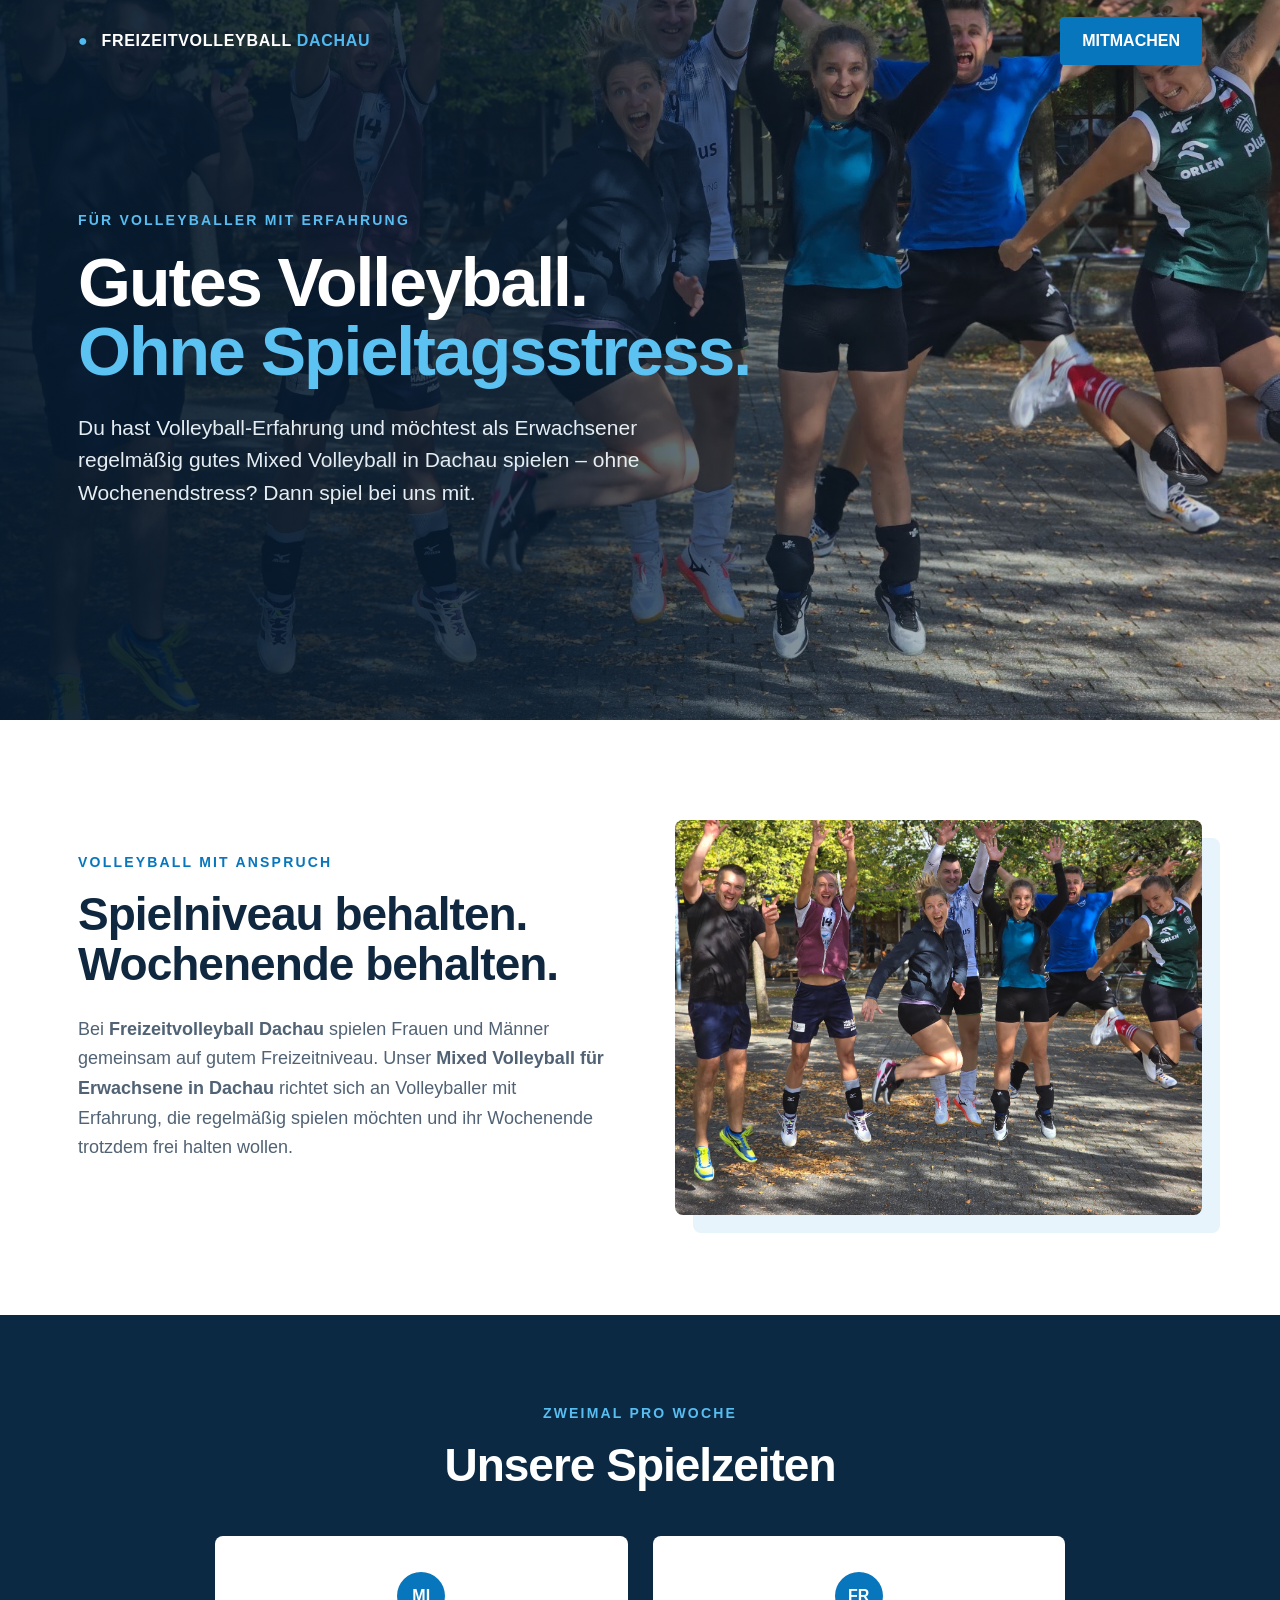
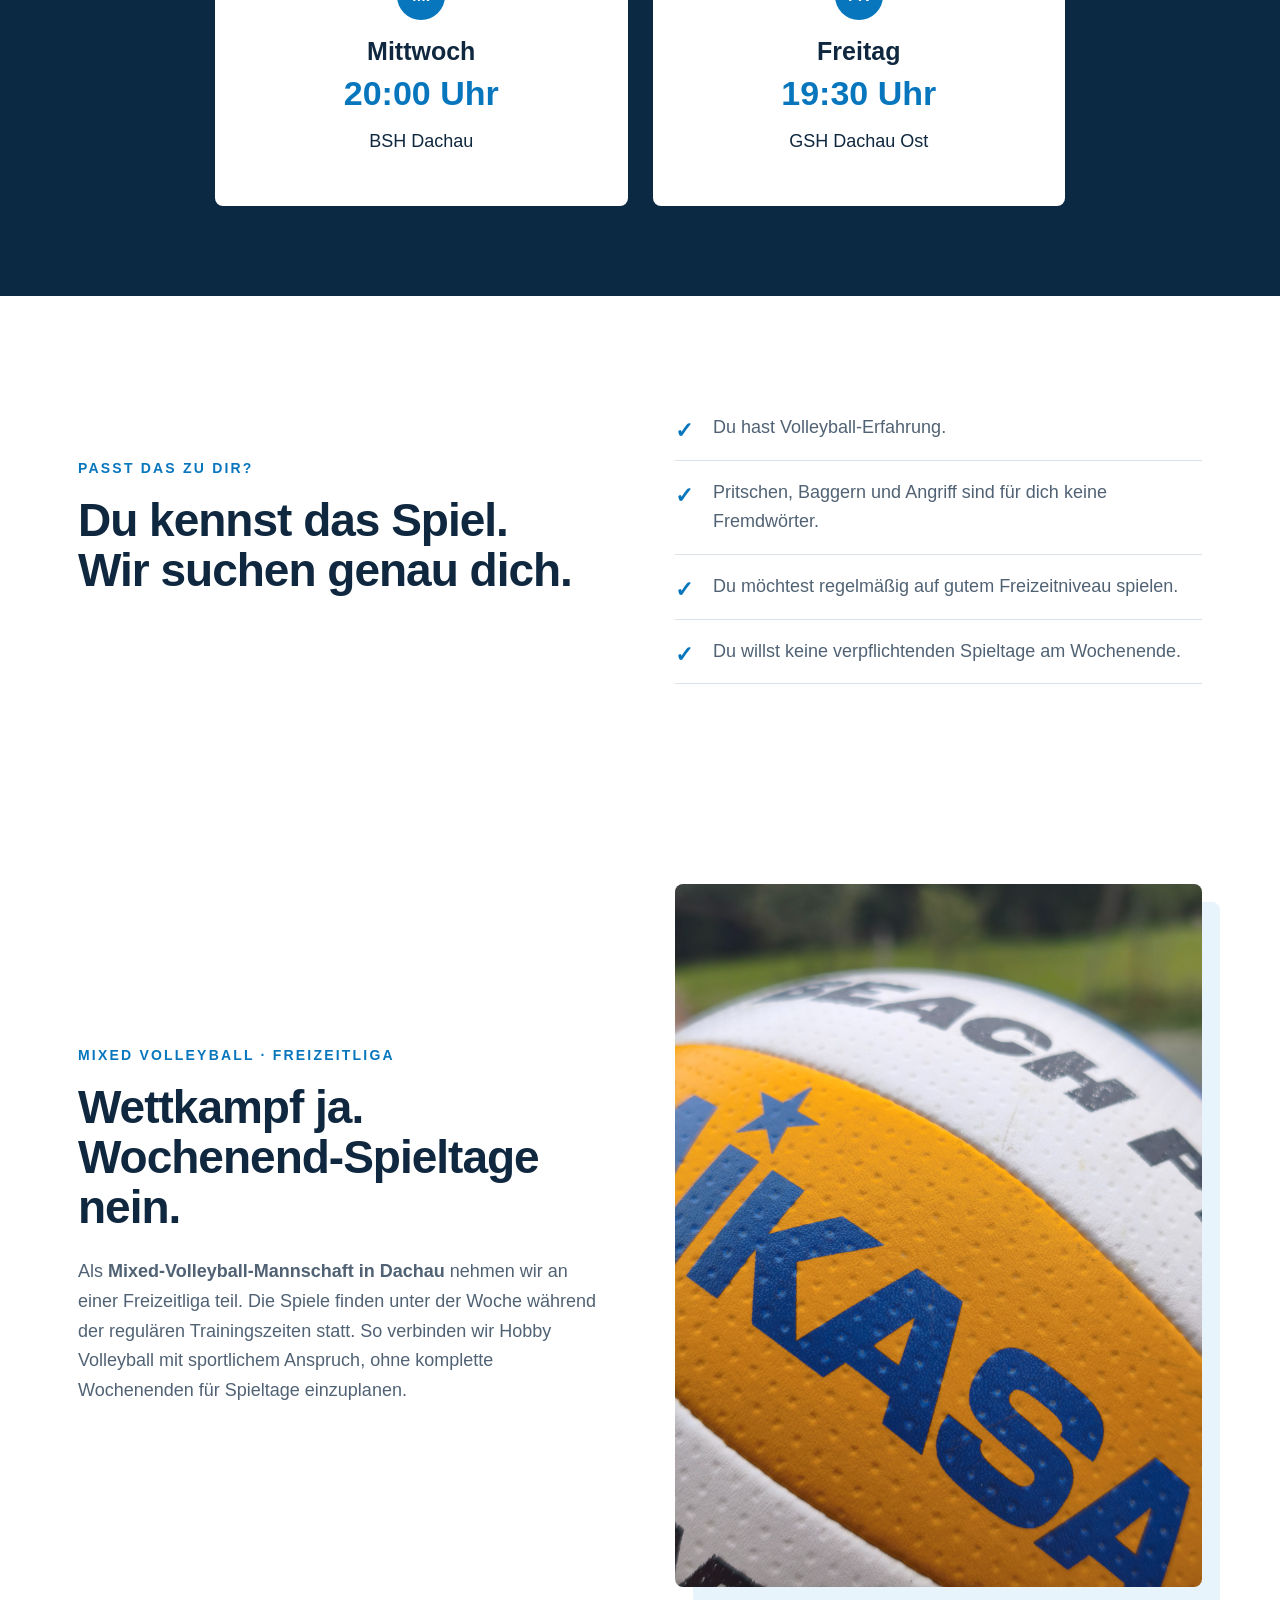
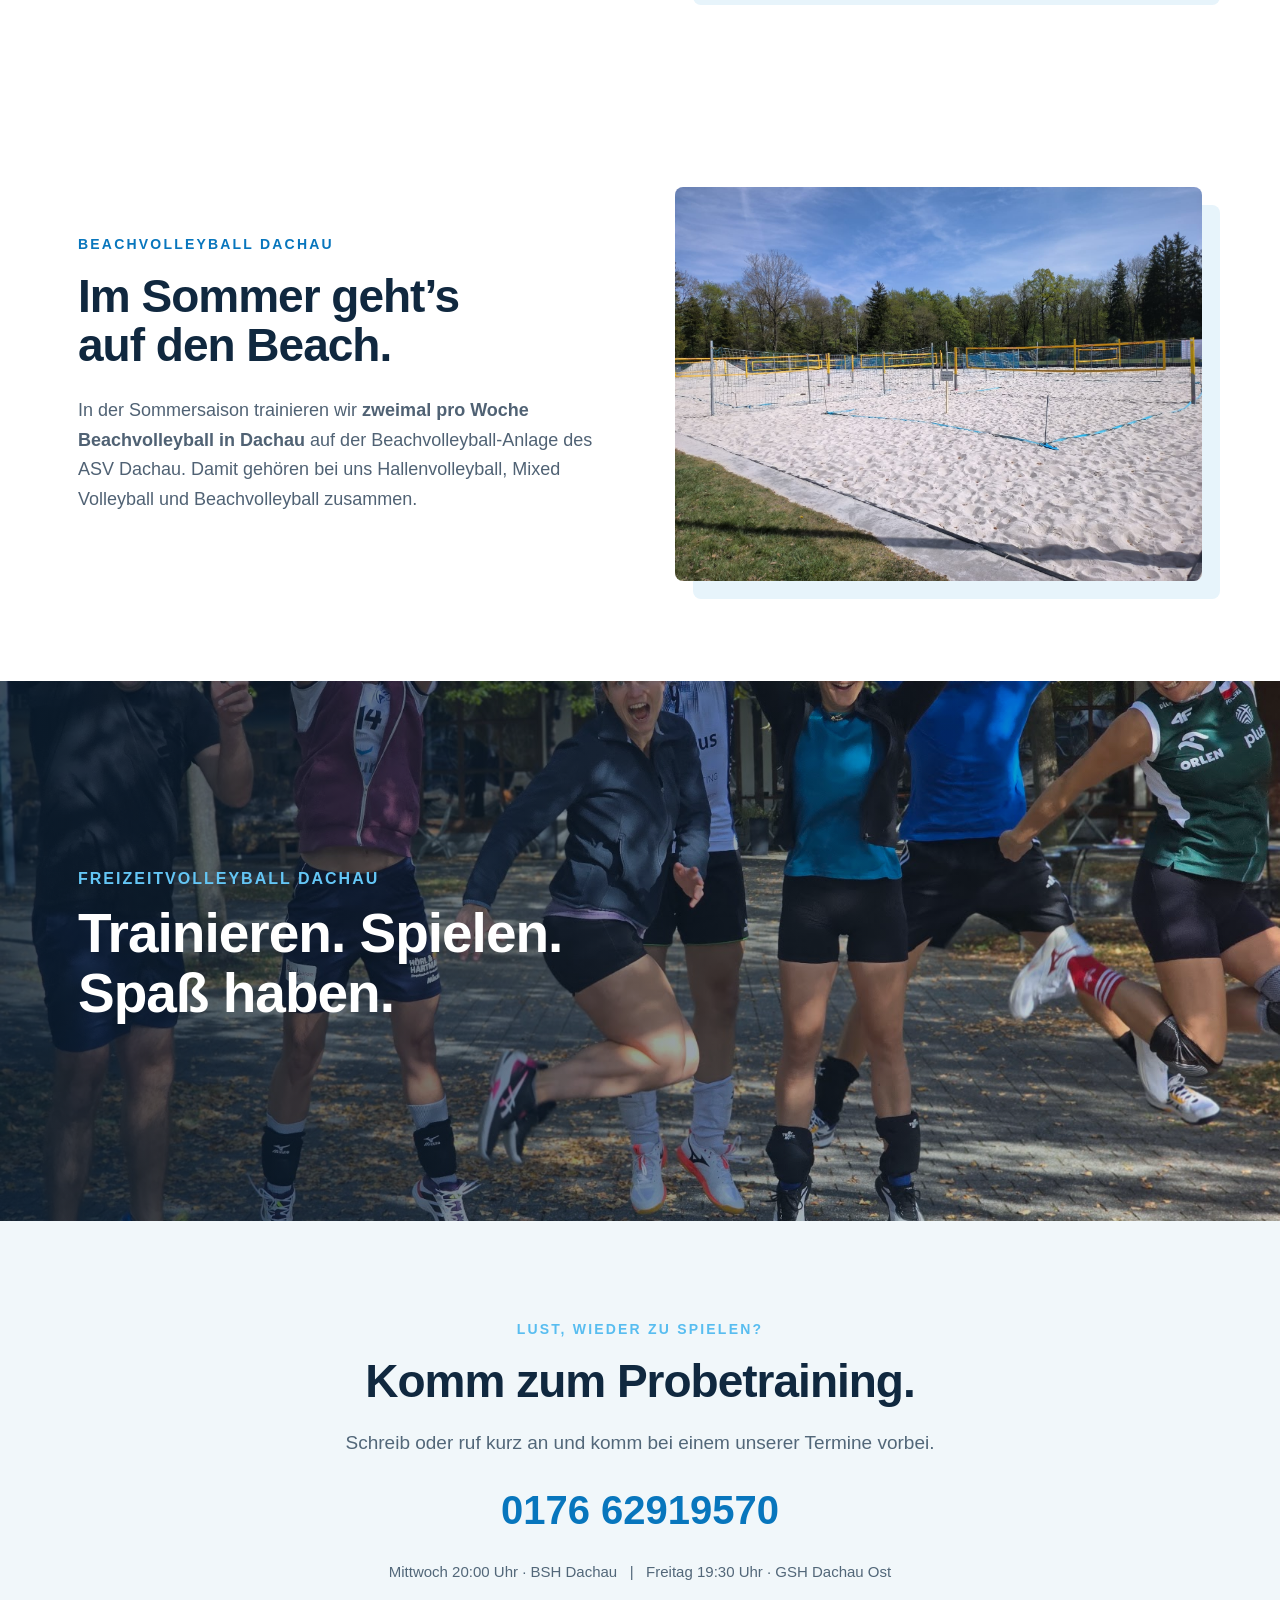
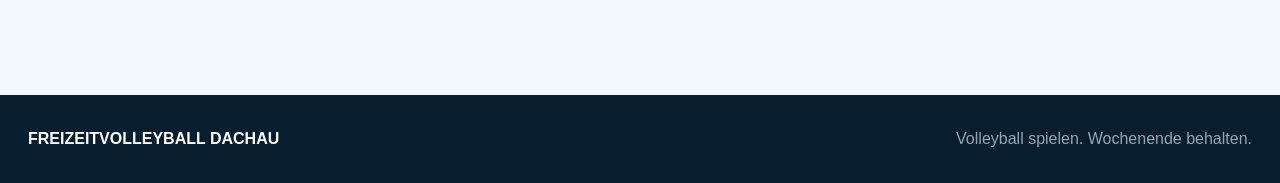
==== commit 11c7478c: "Add files via upload" ====
--- a/index.html
+++ b/index.html
@@ -1,5 +1,5 @@
 <!doctype html><html lang="de"><head><meta charset="utf-8"><meta name="viewport" content="width=device-width,initial-scale=1"><title>Freizeitvolleyball Dachau | Mixed Volleyball & Beachvolleyball</title><meta name="description" content="Freizeitvolleyball in Dachau für Erwachsene mit Volleyball-Erfahrung: Mixed Volleyball, Hobby Volleyball, Freizeitliga und Beachvolleyball. Training mittwochs und freitags."><link rel="stylesheet" href="style.css"></head><body>
-<header class="hero"><nav><div class="brand"><span class="ball">●</span> FREIZEITVOLLEYBALL <b>DACHAU</b></div><a href="#kontakt" class="navcta">MITMACHEN</a></nav><div class="hero-content"><div class="eyebrow">FÜR VOLLEYBALLER MIT ERFAHRUNG</div><h1>Gutes Volleyball.<br><span>Ohne Spieltagsstress.</span></h1><p>Du hast Volleyball-Erfahrung und möchtest als Erwachsener regelmäßig gutes Mixed Volleyball in Dachau spielen – ohne Wochenendstress? Dann spiel bei uns mit.</p><p class="hero-phone">Probetraining anfragen: <a href="tel:+4917662919570">0176 62919570</a></p></div></header>
+<header class="hero"><nav><div class="brand"><span class="ball">●</span> FREIZEITVOLLEYBALL <b>DACHAU</b></div><a href="#kontakt" class="navcta">MITMACHEN</a></nav><div class="hero-content"><div class="eyebrow">FÜR VOLLEYBALLER MIT ERFAHRUNG</div><h1>Gutes Volleyball.<br><span>Ohne Spieltagsstress.</span></h1><p>Du hast Volleyball-Erfahrung und möchtest als Erwachsener regelmäßig gutes Mixed Volleyball in Dachau spielen – ohne Wochenendstress? Dann spiel bei uns mit.</p></div></header>
 <main><section class="intro"><div><div class="eyebrow blue">VOLLEYBALL MIT ANSPRUCH</div><h2>Spielniveau behalten.<br>Wochenende behalten.</h2><p>Bei <strong>Freizeitvolleyball Dachau</strong> spielen Frauen und Männer gemeinsam auf gutem Freizeitniveau. Unser <strong>Mixed Volleyball für Erwachsene in Dachau</strong> richtet sich an Volleyballer mit Erfahrung, die regelmäßig spielen möchten und ihr Wochenende trotzdem frei halten wollen.</p></div><img src="images/team.jpg" alt="Freizeitvolleyball Dachau – Volleyballgruppe"></section>
 <section class="times"><div class="eyebrow">ZWEIMAL PRO WOCHE</div><h2>Unsere Spielzeiten</h2><div class="cards"><article><span>MI</span><h3>Mittwoch</h3><strong>20:00 Uhr</strong><p>BSH Dachau</p></article><article><span>FR</span><h3>Freitag</h3><strong>19:30 Uhr</strong><p>GSH Dachau Ost</p></article></div></section>
 <section class="fit"><div><div class="eyebrow blue">PASST DAS ZU DIR?</div><h2>Du kennst das Spiel.<br>Wir suchen genau dich.</h2></div><ul><li>Du hast Volleyball-Erfahrung.</li><li>Pritschen, Baggern und Angriff sind für dich keine Fremdwörter.</li><li>Du möchtest regelmäßig auf gutem Freizeitniveau spielen.</li><li>Du willst keine verpflichtenden Spieltage am Wochenende.</li></ul></section>
